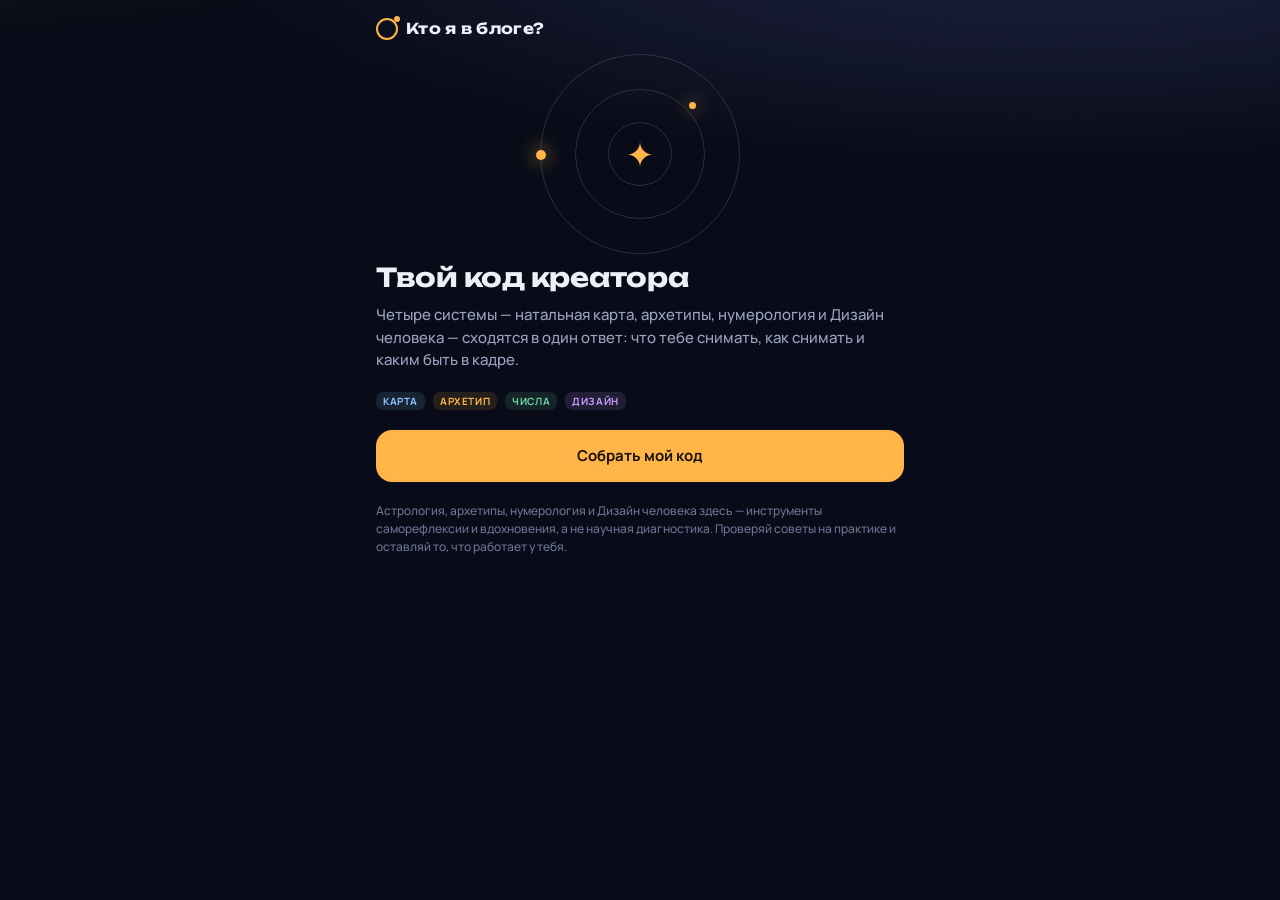
==== index.html @ fc77abca "Версия 1" ====
<!doctype html>
<html lang="ru">
<head>
  <meta charset="utf-8">
  <meta name="viewport" content="width=device-width, initial-scale=1, maximum-scale=1, viewport-fit=cover">
  <meta name="color-scheme" content="dark">
  <meta name="theme-color" content="#090C18">
  <title>Кто я в блоге? — код креатора</title>
  <link rel="preconnect" href="https://fonts.googleapis.com">
  <link rel="preconnect" href="https://fonts.gstatic.com" crossorigin>
  <link href="https://fonts.googleapis.com/css2?family=Unbounded:wght@500;700&family=Manrope:wght@400;500;600;700&display=swap" rel="stylesheet">
  <link rel="stylesheet" href="css/style.css">
  <script src="https://telegram.org/js/telegram-web-app.js"></script>
</head>
<body>
  <div class="glow" aria-hidden="true"></div>
  <main id="app" class="app"></main>
  <nav id="tabbar" class="tabbar" hidden></nav>
  <div id="toast" class="toast" role="status" aria-live="polite"></div>

  <script src="vendor/astronomy.browser.min.js"></script>
  <script src="js/config.js"></script>
  <script src="js/data.js"></script>
  <script src="js/natal-data.js"></script>
  <script src="js/astro.js"></script>
  <script src="js/hd.js"></script>
  <script src="js/archetypes.js"></script>
  <script src="js/passports.js"></script>
  <script src="js/numer-data.js"></script>
  <script src="js/systems.js"></script>
  <script src="js/hd-data.js"></script>
  <script src="js/synth.js"></script>
  <script src="js/niches-more.js"></script>
  <script src="js/niches.js"></script>
  <script src="js/hooks.js"></script>
  <script src="js/niches-map.js"></script>
  <script src="js/stop-spec.js"></script>
  <script src="js/stop.js"></script>
  <script src="js/extras.js"></script>
  <script src="js/studio.js"></script>
  <script src="js/hl-titles.js"></script>
  <script src="js/growth-data.js"></script>
  <script src="js/growth.js"></script>
  <script src="js/profile.js"></script>
  <script src="js/hooklab.js"></script>
  <script src="js/app.js"></script>
</body>
</html>
---- css/style.css ----
[hidden] { display: none !important; }
:root {
  --bg: #090C18;
  --bg2: #0E1324;
  --card: #131A30;
  --card2: #18203A;
  --line: rgba(255, 255, 255, .08);
  --line2: rgba(255, 255, 255, .14);
  --text: #EEF0F8;
  --muted: #9AA3C0;
  --dim: #6B7493;
  --accent: #FFB547;
  --accent-ink: #1A1206;
  --ok: #6FD3A4;
  --danger: #FF6B6B;
  --r: 20px;
  --r-sm: 14px;
  --pad: 16px;
  --display: 'Unbounded', 'Manrope', system-ui, sans-serif;
  --body: 'Manrope', -apple-system, 'Segoe UI', Roboto, system-ui, sans-serif;
  --safe-b: env(safe-area-inset-bottom, 0px);
}

* { box-sizing: border-box; -webkit-tap-highlight-color: transparent; }
html, body { margin: 0; background: var(--bg); color: var(--text); }
body {
  font: 500 15px/1.5 var(--body);
  min-height: 100vh;
  overflow-x: hidden;
  -webkit-font-smoothing: antialiased;
}
.glow {
  position: fixed; inset: -20% -30% auto; height: 70vh; pointer-events: none; z-index: 0;
  background:
    radial-gradient(60% 50% at 70% 20%, rgba(124, 140, 255, .18), transparent 70%),
    radial-gradient(40% 35% at 15% 10%, rgba(255, 181, 71, .10), transparent 70%);
}
.app { position: relative; z-index: 1; max-width: 560px; margin: 0 auto; padding: 18px var(--pad) calc(96px + var(--safe-b)); }
.app.no-tabs { padding-bottom: calc(32px + var(--safe-b)); }

h1, h2, h3 { font-family: var(--display); font-weight: 700; letter-spacing: -.01em; margin: 0; line-height: 1.15; }
h1 { font-size: 26px; }
h2 { font-size: 19px; }
h3 { font-size: 15px; font-weight: 500; }
p { margin: 0; }
.muted { color: var(--muted); }
.dim { color: var(--dim); font-size: 13px; }
.eyebrow { font: 600 11px/1 var(--body); letter-spacing: .14em; text-transform: uppercase; color: var(--accent); }
.stack { display: flex; flex-direction: column; gap: 12px; }
.stack-lg { display: flex; flex-direction: column; gap: 20px; }
.row { display: flex; gap: 10px; align-items: center; }
.row.wrap { flex-wrap: wrap; }
.between { justify-content: space-between; }
.screen { animation: in .28s ease both; }
@keyframes in { from { opacity: 0; transform: translateY(8px); } to { opacity: 1; transform: none; } }

.head { display: flex; flex-direction: column; gap: 8px; margin: 6px 0 20px; }
.head p { color: var(--muted); }

/* Buttons */
.btn {
  appearance: none; border: 0; cursor: pointer; font: 700 15px/1 var(--body);
  min-height: 52px; padding: 0 20px; border-radius: 16px; width: 100%;
  background: var(--accent); color: var(--accent-ink);
  display: inline-flex; align-items: center; justify-content: center; gap: 8px;
  transition: transform .12s ease, opacity .12s;
}
.btn:active { transform: scale(.98); }
.btn[disabled] { opacity: .45; pointer-events: none; }
.btn.ghost { background: transparent; color: var(--text); border: 1px solid var(--line2); }
.btn.soft { background: var(--card2); color: var(--text); }
.btn.danger { background: transparent; color: var(--danger); border: 1px solid rgba(255, 107, 107, .35); }
.btn.sm { min-height: 38px; padding: 0 14px; font-size: 13px; border-radius: 12px; width: auto; }
.linkbtn { background: none; border: 0; color: var(--muted); font: 600 13px var(--body); padding: 8px 0; cursor: pointer; text-decoration: underline; text-underline-offset: 3px; }

/* Cards */
.card {
  background: linear-gradient(180deg, var(--card2), var(--card));
  border: 1px solid var(--line); border-radius: var(--r); padding: 18px;
}
.card.flat { background: var(--card); }
.card.accent { border-color: rgba(255, 181, 71, .35); background: linear-gradient(160deg, rgba(255, 181, 71, .12), var(--card) 55%); }
.tap { cursor: pointer; transition: transform .12s ease, border-color .12s; }
.tap:active { transform: scale(.985); }

.choice { display: flex; gap: 14px; align-items: center; text-align: left; width: 100%; color: var(--text); font: inherit; }
.choice .ic { width: 44px; height: 44px; border-radius: 14px; background: rgba(255, 255, 255, .05); display: grid; place-items: center; font-size: 20px; flex: none; }
.choice b { display: block; font-size: 15px; }
.choice small { display: block; color: var(--muted); font-size: 13px; line-height: 1.35; margin-top: 2px; }
.choice.on { border-color: var(--accent); }

/* Insight card */
.insight { display: flex; flex-direction: column; gap: 14px; }
.insight .top { display: flex; justify-content: space-between; gap: 10px; align-items: flex-start; }
.insight .factor { font-size: 12px; color: var(--dim); }
.insight .lead { font-size: 17px; line-height: 1.45; font-weight: 600; }
.insight .ex { border-left: 2px solid var(--line2); padding-left: 12px; color: var(--muted); font-size: 14px; }
.insight .act { background: rgba(255, 181, 71, .08); border-radius: var(--r-sm); padding: 12px 14px; font-size: 14px; }
.insight .act b { color: var(--accent); font-size: 12px; letter-spacing: .08em; text-transform: uppercase; display: block; margin-bottom: 4px; }
.iconbtn { background: rgba(255, 255, 255, .05); border: 0; color: var(--muted); width: 36px; height: 36px; border-radius: 12px; display: grid; place-items: center; cursor: pointer; flex: none; font-size: 16px; }
.iconbtn.on { color: var(--accent); background: rgba(255, 181, 71, .12); }

/* Hero / chart */
.hero { position: relative; overflow: hidden; }
.hero .orbit { position: absolute; right: -60px; top: -60px; width: 220px; height: 220px; border-radius: 50%; border: 1px solid var(--line2); }
.hero .orbit::after { content: ''; position: absolute; inset: 36px; border-radius: 50%; border: 1px dashed var(--line); }
.big3 { display: grid; grid-template-columns: repeat(3, 1fr); gap: 8px; margin-top: 16px; }
.big3 > div { background: rgba(255, 255, 255, .04); border-radius: 14px; padding: 12px 10px; }
.big3 .g { font-size: 22px; line-height: 1; color: var(--accent); }
.big3 .l { font-size: 11px; color: var(--dim); margin-top: 8px; text-transform: uppercase; letter-spacing: .08em; }
.big3 .v { font-weight: 700; font-size: 14px; margin-top: 2px; }

.bars { display: flex; flex-direction: column; gap: 8px; }
.bar { display: grid; grid-template-columns: 74px 1fr 30px; gap: 10px; align-items: center; font-size: 13px; }
.bar .track { height: 8px; border-radius: 8px; background: rgba(255, 255, 255, .06); overflow: hidden; }
.bar .fill { height: 100%; border-radius: 8px; }
.bar .n { text-align: right; color: var(--dim); }

/* Sign grid */
.signs { display: grid; grid-template-columns: repeat(3, 1fr); gap: 8px; }
.sign { background: var(--card); border: 1px solid var(--line); border-radius: 16px; padding: 14px 6px; text-align: center; cursor: pointer; color: var(--text); font: inherit; }
.sign .g { font-size: 26px; line-height: 1; color: var(--accent); }
.sign .n { font-weight: 700; font-size: 13px; margin-top: 8px; }
.sign .d { font-size: 11px; color: var(--dim); }

/* Forms */
label.f { display: flex; flex-direction: column; gap: 6px; font-size: 13px; color: var(--muted); font-weight: 600; }
input[type=text], input[type=date], input[type=time], input[type=number], select, textarea {
  width: 100%; min-height: 50px; border-radius: 14px; border: 1px solid var(--line2); background: var(--bg2);
  color: var(--text); font: 600 16px var(--body); padding: 12px 14px; outline: none; color-scheme: dark;
}
input:focus, select:focus, textarea:focus { border-color: var(--accent); }
input:disabled { opacity: .4; }
.check { display: flex; gap: 12px; align-items: flex-start; font-size: 14px; color: var(--muted); cursor: pointer; }
.check input { width: 22px; height: 22px; accent-color: var(--accent); flex: none; margin: 0; }
.err { color: var(--danger); font-size: 13px; min-height: 1em; }
.grid2 { display: grid; grid-template-columns: 1fr 1fr; gap: 10px; }

.suggest { background: var(--card2); border: 1px solid var(--line2); border-radius: 14px; overflow: hidden; max-height: 240px; overflow-y: auto; }
.suggest button { display: block; width: 100%; text-align: left; padding: 12px 14px; background: none; border: 0; border-bottom: 1px solid var(--line); color: var(--text); font: 600 15px var(--body); cursor: pointer; }
.suggest button:last-child { border-bottom: 0; }

.chips { display: flex; flex-wrap: wrap; gap: 8px; }
.chip { border: 1px solid var(--line2); background: transparent; color: var(--text); padding: 9px 14px; border-radius: 999px; font: 600 13px var(--body); cursor: pointer; }
.chip.on { background: var(--accent); color: var(--accent-ink); border-color: var(--accent); }

/* Lists */
.list { display: flex; flex-direction: column; }
.li { display: flex; gap: 12px; align-items: center; padding: 12px 0; border-bottom: 1px solid var(--line); }
.li:last-child { border-bottom: 0; }
.li .g { width: 28px; text-align: center; font-size: 18px; color: var(--accent); flex: none; }
.li .t { flex: 1; }
.li .v { font-weight: 700; text-align: right; }
.li .v small { display: block; font-weight: 500; color: var(--dim); font-size: 12px; }

.steps { counter-reset: s; display: flex; flex-direction: column; gap: 6px; margin: 0; padding: 0; list-style: none; }
.steps li { counter-increment: s; display: flex; gap: 10px; font-size: 14px; }
.steps li::before { content: counter(s); font: 700 11px/20px var(--body); width: 20px; height: 20px; text-align: center; border-radius: 50%; background: rgba(255, 255, 255, .07); color: var(--muted); flex: none; margin-top: 1px; }

/* Plan */
.todo { display: flex; gap: 14px; align-items: flex-start; padding: 14px 0; border-bottom: 1px solid var(--line); cursor: pointer; }
.todo:last-child { border-bottom: 0; }
.todo .box { width: 26px; height: 26px; border-radius: 9px; border: 2px solid var(--line2); flex: none; display: grid; place-items: center; font-size: 14px; color: var(--accent-ink); transition: .15s; }
.todo.done .box { background: var(--ok); border-color: var(--ok); }
.todo.done .tx { color: var(--dim); text-decoration: line-through; }
.todo .day { font-size: 11px; color: var(--dim); text-transform: uppercase; letter-spacing: .08em; }
.progress { height: 6px; border-radius: 6px; background: rgba(255, 255, 255, .06); overflow: hidden; }
.progress > i { display: block; height: 100%; background: var(--ok); border-radius: 6px; transition: width .3s; }

/* Storyboard */
.shot { display: grid; grid-template-columns: 54px 1fr; gap: 14px; }
.shot .num { background: rgba(255, 255, 255, .04); border-radius: 14px; display: flex; flex-direction: column; align-items: center; justify-content: center; padding: 10px 0; }
.shot .num b { font-family: var(--display); font-size: 20px; }
.shot .num small { font-size: 11px; color: var(--dim); }
.kv { display: grid; grid-template-columns: 92px 1fr; gap: 4px 10px; font-size: 13px; }
.kv dt { color: var(--dim); }
.kv dd { margin: 0; }
.say { font-weight: 700; font-size: 15px; margin-bottom: 8px; }

/* Tariffs */
.tariff ul { margin: 10px 0 0; padding-left: 18px; color: var(--muted); font-size: 14px; }
.price { font-family: var(--display); font-size: 22px; }
.badge { display: inline-block; font: 700 11px/1 var(--body); padding: 5px 8px; border-radius: 8px; background: rgba(111, 211, 164, .15); color: var(--ok); }
.badge.warn { background: rgba(255, 181, 71, .14); color: var(--accent); }

/* Home tiles */
.tiles { display: grid; grid-template-columns: 1fr 1fr; gap: 10px; }
.tile { background: var(--card); border: 1px solid var(--line); border-radius: 18px; padding: 16px; min-height: 108px; display: flex; flex-direction: column; justify-content: space-between; cursor: pointer; color: var(--text); text-align: left; font: inherit; }
.tile .ic { font-size: 22px; }
.tile b { font-size: 14px; }
.tile small { color: var(--dim); font-size: 12px; display: block; }

/* Tabbar */
.tabbar {
  position: fixed; left: 0; right: 0; bottom: 0; z-index: 5;
  display: grid; grid-template-columns: repeat(5, 1fr);
  padding: 8px 8px calc(8px + var(--safe-b));
  background: rgba(9, 12, 24, .88); backdrop-filter: blur(14px); -webkit-backdrop-filter: blur(14px);
  border-top: 1px solid var(--line);
}
.tabbar button { background: none; border: 0; color: var(--dim); font: 600 11px var(--body); display: flex; flex-direction: column; align-items: center; gap: 4px; padding: 6px 0; cursor: pointer; }
.tabbar button .i { font-size: 18px; line-height: 1; }
.tabbar button.on { color: var(--accent); }

.toast { position: fixed; left: 50%; bottom: calc(92px + var(--safe-b)); transform: translate(-50%, 20px); background: var(--text); color: var(--bg); padding: 10px 16px; border-radius: 12px; font-weight: 700; font-size: 14px; opacity: 0; pointer-events: none; transition: .2s; z-index: 10; max-width: calc(100% - 32px); text-align: center; }
.toast.show { opacity: 1; transform: translate(-50%, 0); }

.disclaimer { font-size: 12px; color: var(--dim); line-height: 1.5; }
.sep { height: 1px; background: var(--line); margin: 4px 0; }
.empty { text-align: center; padding: 36px 16px; color: var(--muted); }
.empty .ic { font-size: 34px; margin-bottom: 10px; }
.logo { font-family: var(--display); font-weight: 700; font-size: 15px; letter-spacing: .02em; display: flex; align-items: center; gap: 8px; }
.logo i { width: 22px; height: 22px; border-radius: 50%; border: 2px solid var(--accent); position: relative; }
.logo i::after { content: ''; position: absolute; width: 6px; height: 6px; background: var(--accent); border-radius: 50%; right: -4px; top: -4px; }
.welcome-art { height: 210px; position: relative; margin: 8px 0 4px; }
.welcome-art .o { position: absolute; border-radius: 50%; border: 1px solid var(--line2); left: 50%; top: 50%; transform: translate(-50%, -50%); }
.welcome-art .p { position: absolute; width: 10px; height: 10px; border-radius: 50%; background: var(--accent); box-shadow: 0 0 18px var(--accent); }
.welcome-art .c { position: absolute; left: 50%; top: 50%; transform: translate(-50%, -50%); font-size: 34px; color: var(--accent); }
@media (prefers-reduced-motion: no-preference) {
  .spin { animation: spin 40s linear infinite; }
  .spin.r { animation-duration: 60s; animation-direction: reverse; }
  @keyframes spin { to { transform: translate(-50%, -50%) rotate(360deg); } }
}

/* ===== 2.0 ===== */
:root { --c-chart: #8FC8FF; --c-arch: #FFB547; --c-num: #6FD3A4; --c-hd: #C79BFF; }
.src { display: inline-block; font: 700 10px/1 var(--body); letter-spacing: .06em; text-transform: uppercase; padding: 4px 7px; border-radius: 7px; vertical-align: 1px; white-space: nowrap; }
.src-chart { color: var(--c-chart); background: rgba(143, 200, 255, .12); }
.src-arch { color: var(--c-arch); background: rgba(255, 181, 71, .12); }
.src-num { color: var(--c-num); background: rgba(111, 211, 164, .12); }
.src-hd { color: var(--c-hd); background: rgba(199, 155, 255, .13); }
.sys-row { display: flex; gap: 8px; flex-wrap: wrap; }
.formula { display: flex; flex-wrap: wrap; align-items: center; gap: 6px; margin-top: 4px; }
.fchip { display: inline-flex; align-items: center; gap: 6px; padding: 8px 12px; border-radius: 12px; font: 700 14px var(--body); }
.fchip b { font-family: var(--display); font-size: 15px; }
.plus { color: var(--dim); font-weight: 700; }
.coverage .seg4 { display: grid; grid-template-columns: repeat(4, 1fr); gap: 6px; margin: 12px 0 4px; }
.coverage .seg4 i { height: 6px; border-radius: 6px; background: rgba(255, 255, 255, .08); }
.coverage .seg4 i.on.src-chart { background: var(--c-chart); } .coverage .seg4 i.on.src-arch { background: var(--c-arch); }
.coverage .seg4 i.on.src-num { background: var(--c-num); } .coverage .seg4 i.on.src-hd { background: var(--c-hd); }
.pill-row { display: grid; grid-template-columns: 92px 1fr; gap: 10px; align-items: baseline; padding: 8px 0; border-top: 1px solid var(--line); }
.pill-row span { font: 700 11px var(--body); letter-spacing: .08em; text-transform: uppercase; color: var(--muted); }
.pill-row p { font-weight: 600; font-size: 15px; }
.line { font-size: 14.5px; line-height: 1.55; }
.bi { width: 30px; height: 30px; border-radius: 10px; background: rgba(255, 255, 255, .06); display: grid; place-items: center; color: var(--accent); }
.sys-tile { display: flex; align-items: center; gap: 14px; text-align: left; color: var(--text); font: inherit; width: 100%; }
.sys-tile .t { flex: 1; min-width: 0; } .sys-tile b { display: block; font-size: 16px; } .sys-tile small { color: var(--muted); font-size: 13px; }
.sys-g { width: 48px; height: 48px; border-radius: 15px; display: grid; place-items: center; font: 700 20px var(--display); flex: none; }
.q { font-size: 22px; line-height: 1.3; margin: 12px 0 26px; min-height: 3.9em; text-wrap: balance; }
.scale { display: flex; flex-direction: column; gap: 8px; }
.sc { display: flex; align-items: center; gap: 14px; min-height: 54px; padding: 0 16px; border-radius: 16px; border: 1px solid var(--line2); background: var(--card); color: var(--text); font: 600 15px var(--body); cursor: pointer; text-align: left; transition: .12s; }
.sc .dot { width: 28px; height: 28px; border-radius: 50%; border: 1.5px solid var(--line2); display: grid; place-items: center; font-size: 12px; color: var(--muted); flex: none; }
.sc.on { border-color: var(--accent); background: rgba(255, 181, 71, .1); } .sc.on .dot { background: var(--accent); color: var(--accent-ink); border-color: var(--accent); }
.radar, .bodygraph { width: 100%; max-width: 340px; display: block; margin: 0 auto; }
.bodygraph { max-width: 280px; }
.palette { display: flex; align-items: center; gap: 6px; } .palette i { width: 26px; height: 26px; border-radius: 8px; border: 1px solid var(--line2); }
.palette span { margin-left: 6px; }
.hook { font-weight: 700; padding: 10px 12px; background: rgba(255, 255, 255, .04); border-radius: 12px; }
.numgrid { display: grid; grid-template-columns: 1fr 1fr; gap: 10px; }
.numcard { background: linear-gradient(160deg, rgba(111, 211, 164, .12), var(--card) 60%); border: 1px solid var(--line); border-radius: 18px; padding: 16px; display: flex; flex-direction: column; gap: 2px; }
.numcard b { font: 700 34px/1 var(--display); color: var(--c-num); }
.numcard span { font-weight: 700; margin-top: 6px; } .numcard small { color: var(--muted); font-size: 12px; }
.numcard.off { background: var(--card); } .numcard.off b { color: var(--dim); }
.mini { display: flex; flex-direction: column; gap: 4px; padding: 14px; } .mini b { font-size: 15px; }
.chat { display: flex; flex-direction: column; gap: 10px; margin-bottom: 14px; }
.msg { max-width: 88%; padding: 12px 14px; border-radius: 18px; font-size: 14.5px; line-height: 1.5; position: relative; }
.msg.bot { background: var(--card2); border: 1px solid var(--line); border-bottom-left-radius: 6px; align-self: flex-start; }
.msg.me { background: var(--accent); color: var(--accent-ink); font-weight: 600; border-bottom-right-radius: 6px; align-self: flex-end; }
.msg .src { margin: 0 1px; }
.msrc { display: block; margin-top: 8px; font-size: 11px; color: var(--dim); }
.actline { color: var(--accent); }
.dots { display: inline-flex; gap: 4px; } .dots i { width: 6px; height: 6px; border-radius: 50%; background: var(--muted); animation: blink 1s infinite; }
.dots i:nth-child(2) { animation-delay: .15s; } .dots i:nth-child(3) { animation-delay: .3s; }
@keyframes blink { 50% { opacity: .2; } }
.ask-chips { margin-bottom: 12px; } .ask-chips .chip { font-size: 12.5px; padding: 8px 12px; }
.askbar { position: sticky; bottom: calc(76px + var(--safe-b)); display: flex; gap: 8px; padding: 8px; background: rgba(9, 12, 24, .92); backdrop-filter: blur(10px); border: 1px solid var(--line2); border-radius: 18px; z-index: 3; }
.askbar input { min-height: 44px; border: 0; background: transparent; }
.askbar .btn { min-height: 44px; width: 48px; padding: 0; font-size: 18px; }
.idea-t { font: 700 16px/1.35 var(--body); }
/* тест архетипов 3.0 */
.fc { text-align: left; color: var(--text); font: 700 16px/1.4 var(--body); padding: 20px 18px; width: 100%; }
.fc.on { border-color: var(--accent); background: rgba(255, 181, 71, .12); }
.arch-hero { display: flex; flex-direction: column; gap: 12px; }
.ah { display: flex; align-items: center; gap: 14px; }
.ah h1 { font-size: 30px; margin-bottom: 6px; }
.aglyph { width: 64px; height: 64px; border-radius: 20px; display: grid; place-items: center; font-size: 34px; color: var(--accent); background: rgba(255, 181, 71, .12); flex: none; }
.frole { display: grid; grid-template-columns: 122px 1fr; gap: 10px; align-items: start; padding: 10px 0; border-top: 1px solid var(--line); }
.frole .badge { justify-self: start; } .frole p { font-size: 13.5px; margin-top: 3px; }
.badge.off { background: rgba(255, 255, 255, .07); color: var(--muted); }
.arows { display: flex; flex-direction: column; margin-top: 8px; }
.arow { border-bottom: 1px solid var(--line); } .arow:last-child { border-bottom: 0; }
.arow summary { display: grid; grid-template-columns: 24px 112px 1fr 26px; gap: 10px; align-items: center; padding: 10px 0; cursor: pointer; list-style: none; font-size: 14px; }
.arow summary::-webkit-details-marker { display: none; }
.arow .ag { color: var(--accent); text-align: center; } .arow .an { font-weight: 600; }
.arow .ab { height: 8px; border-radius: 8px; background: rgba(255, 255, 255, .06); overflow: hidden; }
.arow .ab i { display: block; height: 100%; border-radius: 8px; background: rgba(255, 255, 255, .25); }
.arow .ab i.lead { background: var(--accent); } .arow .ab i.sup { background: rgba(255, 181, 71, .55); } .arow .ab i.low { background: rgba(255, 255, 255, .12); }
.arow .av { text-align: right; color: var(--muted); font-variant-numeric: tabular-nums; }
.arow p { padding: 0 0 12px 34px; font-size: 13.5px; }
@media (max-width: 380px) { .frole { grid-template-columns: 1fr; } .arow summary { grid-template-columns: 22px 96px 1fr 24px; } }
/* зоны баллов как в оригинальном бланке */
.arow .ab i.z-active { background: #F08A6E; } .arow .ab i.z-dev { background: #4FC46A; } .arow .ab i.z-weak { background: #5A8FC4; } .arow .ab i.z-dorm { background: #E04BD0; }
.zones { display: flex; flex-wrap: wrap; gap: 6px 12px; margin-top: 10px; font: 600 11.5px var(--body); }
.zones .z-active { color: #F08A6E; } .zones .z-dev { color: #4FC46A; } .zones .z-weak { color: #5A8FC4; } .zones .z-dorm { color: #E04BD0; }
.core { font-size: 13.5px; line-height: 1.6; } .core b { color: var(--text); white-space: nowrap; }
/* контент-паспорт */
.plist { margin: 0; padding: 0; list-style: none; display: grid; gap: 9px; }
.plist li { position: relative; padding-left: 18px; font-size: 14.5px; line-height: 1.5; }
.plist li::before { content: ''; position: absolute; left: 0; top: 8px; width: 7px; height: 7px; border-radius: 50%; background: var(--accent); }
.eyebrow.ok { color: var(--ok); } .eyebrow.warn { color: #F2A93B; }
.psy p { font-size: 15.5px; line-height: 1.65; }
.swatches { display: grid; grid-template-columns: repeat(4, 1fr); gap: 8px; }
.sw { height: 64px; border-radius: 14px; border: 1px solid var(--line2); display: flex; align-items: flex-end; padding: 6px; cursor: pointer; }
.sw code { font: 700 10px var(--body); background: rgba(255, 255, 255, .92); color: #111; padding: 2px 6px; border-radius: 6px; }
@media (max-width: 520px) { .g1m { grid-template-columns: 1fr; } }
/* оценка точности */
.rate { display: grid; grid-template-columns: repeat(5, 1fr); gap: 6px; }
.rt { display: flex; flex-direction: column; align-items: center; gap: 4px; padding: 10px 2px; border-radius: 14px; border: 1px solid var(--line2); background: var(--card); color: var(--text); cursor: pointer; font: 600 10.5px/1.2 var(--body); text-align: center; }
.rt b { font: 700 18px var(--display); } .rt.on { border-color: var(--accent); background: rgba(255, 181, 71, .12); }
/* мастерская */
.hookrow { display: grid; grid-template-columns: 1fr auto; gap: 8px; align-items: center; }
.mrow { display: grid; grid-template-columns: 38px 1fr; gap: 10px; padding: 8px 0; border-top: 1px solid var(--line); }
.mrow:first-of-type { border-top: 0; }
.mday { font: 700 12px var(--body); color: var(--accent); padding-top: 2px; }
.mrow b { font-size: 14.5px; font-weight: 600; } .mrow p { margin-top: 2px; }
.bio { white-space: pre-wrap; font: 600 14.5px/1.6 var(--body); margin: 0; background: rgba(255, 255, 255, .04); padding: 12px 14px; border-radius: 12px; }

/* ===== 2.6: хуки, план, шапка, мини-тесты, дашборд, эмблемы ===== */
.src-extra { color: #F48FB1; background: rgba(244, 143, 177, .13); }
.center { text-align: center; }
.nichenote b { color: var(--text); }
.hk { display: flex; flex-direction: column; gap: 8px; padding: 10px 0; border-top: 1px solid var(--line); }
.hk:first-child { border-top: 0; padding-top: 0; }
.hk .hook { margin: 0; }
.hkmeta { display: flex; align-items: center; gap: 8px; flex-wrap: wrap; }
.visp { display: inline-flex; gap: 4px; }
.visp i { font: 700 11px/1 var(--body); font-style: normal; width: 20px; height: 20px; border-radius: 6px; display: grid; place-items: center; }
.v-b { background: rgba(111, 211, 164, .16); color: #6FD3A4; } .v-i { background: rgba(199, 155, 255, .16); color: #C79BFF; }
.v-s { background: rgba(255, 122, 69, .16); color: #FF7A45; } .v-p { background: rgba(143, 200, 255, .16); color: #8FC8FF; }
.hkscore { width: 60px; height: 6px; border-radius: 6px; background: rgba(255, 255, 255, .08); overflow: hidden; }
.hkscore b { display: block; height: 100%; background: var(--accent); border-radius: 6px; }
.hkbtns { margin-left: auto; display: inline-flex; gap: 6px; }
.exhook { background: rgba(255, 255, 255, .04); border-radius: 14px; padding: 12px 14px; }
.gtag { font-weight: 700; } .g-t { color: #6FD3A4; } .g-r { color: #8FC8FF; } .g-s { color: var(--accent); }
.rchip { display: inline-block; padding: 8px 12px; border-radius: 999px; font: 600 13px var(--body); border: 1px solid var(--line2); }
.swatches.s6 { grid-template-columns: repeat(6, 1fr); } .swatches.s6 .sw { height: 54px; }
@media (max-width: 400px) { .swatches.s6 { grid-template-columns: repeat(3, 1fr); } }

/* эмблемы стихий */
.code-head { position: relative; padding-right: 64px; }
.sign-badge { position: absolute; right: 0; top: -6px; width: 56px; height: 56px; display: grid; place-items: center; }
.sign-badge .sb-glyph { position: absolute; right: -2px; bottom: -2px; width: 22px; height: 22px; border-radius: 50%; background: var(--card2); border: 1px solid var(--line2); display: grid; place-items: center; font-size: 12px; color: var(--accent); }
@media (prefers-reduced-motion: no-preference) {
  .em-flame { transform-origin: 32px 56px; animation: flick 1.6s ease-in-out infinite; }
  .em-flame2 { transform-origin: 32px 50px; animation: flick 1.1s ease-in-out infinite reverse; }
  @keyframes flick { 0%, 100% { transform: scale(1, 1) skewX(0); } 30% { transform: scale(.96, 1.06) skewX(-3deg); } 60% { transform: scale(1.03, .95) skewX(2deg); } }
  .em-leaf { transform-origin: 50px 52px; animation: sway 3s ease-in-out infinite; }
  @keyframes sway { 0%, 100% { transform: rotate(-6deg); } 50% { transform: rotate(8deg); } }
  .em-wind { stroke-dasharray: 60; animation: wind 2.4s linear infinite; } .em-wind.w2 { animation-delay: .4s; } .em-wind.w3 { animation-delay: .8s; }
  @keyframes wind { 0% { stroke-dashoffset: 60; opacity: .2; } 40% { opacity: 1; } 100% { stroke-dashoffset: -60; opacity: .2; } }
  .em-wave { animation: wave 2.6s ease-in-out infinite; } .em-wave.v2 { animation-delay: .3s; } .em-wave.v3 { animation-delay: .6s; }
  @keyframes wave { 0%, 100% { transform: translateX(0); } 50% { transform: translateX(-4px); } }
}

/* дашборд профиля */
.dash { display: flex; flex-direction: column; gap: 14px; }
.dash > * { animation: rise .55s cubic-bezier(.2, .8, .2, 1) both; }
.dash > *:nth-child(2) { animation-delay: .08s; } .dash > *:nth-child(3) { animation-delay: .16s; } .dash > *:nth-child(4) { animation-delay: .24s; } .dash > *:nth-child(5) { animation-delay: .32s; } .dash > *:nth-child(6) { animation-delay: .4s; }
@keyframes rise { from { opacity: 0; transform: translateY(14px) scale(.98); } to { opacity: 1; transform: none; } }
.dash-hero { display: flex; gap: 16px; align-items: center; overflow: hidden; background: radial-gradient(120% 100% at 0% 0%, rgba(255, 181, 71, .16), transparent 60%), linear-gradient(180deg, var(--card2), var(--card)); }
.dash-hero h1 { font-size: 24px; margin: 4px 0; }
.dh-emblem { position: relative; width: 96px; height: 96px; flex: none; display: grid; place-items: center; }
.dh-orbit { position: absolute; inset: -4px; border-radius: 50%; border: 1px dashed var(--line2); }
.dh-orbit i { position: absolute; top: -10px; left: 50%; margin-left: -10px; width: 20px; height: 20px; border-radius: 50%; background: var(--accent); color: var(--accent-ink); font: 700 11px/20px var(--body); text-align: center; font-style: normal; }
@media (prefers-reduced-motion: no-preference) { .dh-orbit { animation: orbit 14s linear infinite; } .dh-orbit i { animation: orbit 14s linear infinite reverse; } @keyframes orbit { to { transform: rotate(360deg); } } }
.stats { display: grid; grid-template-columns: repeat(3, 1fr); gap: 8px; }
.stat { background: var(--card); border: 1px solid var(--line); border-radius: 16px; padding: 12px 10px; display: flex; flex-direction: column; gap: 2px; }
.stat b { font: 700 24px/1 var(--display); color: var(--accent); font-variant-numeric: tabular-nums; }
.stat span { font-size: 12px; color: var(--muted); font-weight: 600; } .stat small { font-size: 11px; color: var(--dim); }
.dash-row { display: grid; grid-template-columns: 120px 1fr; gap: 16px; align-items: center; }
.donut { width: 120px; height: 120px; transform: rotate(-90deg); }
.dseg { animation: dash .9s ease-out both; }
@keyframes dash { from { stroke-dasharray: 0 300; } }
.lg { display: grid; grid-template-columns: 12px 1fr auto; gap: 8px; align-items: center; font-size: 13.5px; padding: 3px 0; }
.lg i { width: 10px; height: 10px; border-radius: 3px; } .lg b { font-variant-numeric: tabular-nums; }
.abar { display: grid; grid-template-columns: 130px 1fr 26px; gap: 10px; align-items: center; font-size: 13.5px; }
.abar .track { height: 8px; border-radius: 8px; background: rgba(255, 255, 255, .06); overflow: hidden; }
.abar .fill { display: block; height: 100%; border-radius: 8px; background: var(--accent); width: var(--w); }
.abar .fill.grow { animation: grow .9s cubic-bezier(.2, .8, .2, 1) both; } @keyframes grow { from { width: 0; } }
.abar b { text-align: right; font-variant-numeric: tabular-nums; }
.numrow { display: flex; flex-wrap: wrap; gap: 10px; }
.numrow > div { flex: 1 1 70px; background: rgba(255, 255, 255, .04); border-radius: 14px; padding: 10px; text-align: center; }
.numrow b { display: block; font: 700 22px var(--display); color: var(--c-num); } .numrow small { font-size: 11px; color: var(--muted); }

/* матрица */
.mx { position: relative; width: 100%; max-width: 300px; aspect-ratio: 1; margin: 0 auto; }
.mxlines { position: absolute; inset: 0; width: 100%; height: 100%; }
.mxp { position: absolute; width: 64px; height: 64px; margin: -32px 0 0 -32px; border-radius: 50%; background: var(--card2); border: 1px solid var(--line2); display: flex; flex-direction: column; align-items: center; justify-content: center; z-index: 1; text-align: center; }
.mxp b { font: 700 20px var(--display); color: var(--accent); } .mxp small { font-size: 8.5px; color: var(--muted); line-height: 1.1; padding: 0 4px; }
.mxp.p0 { left: 9%; top: 50%; } .mxp.p1 { left: 50%; top: 9%; } .mxp.p2 { left: 91%; top: 50%; } .mxp.p3 { left: 50%; top: 91%; } .mxp.p4 { left: 50%; top: 50%; width: 80px; height: 80px; margin: -40px 0 0 -40px; border-color: var(--accent); }

/* ===== v3: рост — страхи, тренажёр, речь, разбор, карточка, актуальные ===== */
h2.sec { margin: 22px 0 10px; font-size: 15px; color: var(--muted); font-family: var(--body); font-weight: 700; letter-spacing: .02em; }
h2.sec:first-of-type { margin-top: 6px; }
.chip.sm { padding: 7px 11px; font-size: 12px; }
textarea { width: 100%; background: var(--bg2); border: 1px solid var(--line2); color: var(--text); border-radius: 14px; padding: 12px 14px; font: 500 15px/1.45 var(--body); resize: vertical; }
textarea:focus { outline: none; border-color: var(--accent); }
.fear-tile { display: grid; grid-template-columns: 40px 1fr auto; gap: 12px; align-items: center; text-align: left; width: 100%; color: var(--text); font: inherit; }
.fear-tile .fi { font-size: 26px; text-align: center; }
.fear-tile b { display: block; font-size: 15px; }
.fear-tile small { color: var(--dim); font-size: 12.5px; display: block; margin-top: 2px; }
.fear-tile .fv { width: 54px; height: 6px; border-radius: 9px; background: rgba(255,255,255,.08); overflow: hidden; }
.fear-tile .fv i { display: block; height: 100%; background: linear-gradient(90deg, var(--accent), #F08A6E); border-radius: 9px; }
.fear-voice { background: linear-gradient(135deg, rgba(240,138,110,.16), rgba(255,181,71,.08)); }
.fear-voice p { font: 600 17px/1.45 var(--body); margin: 0; font-style: italic; }
.fearline { width: 100%; height: auto; }
.fearline .draw { stroke-dasharray: 900; stroke-dashoffset: 900; animation: drawline 1.4s ease-out forwards; }
@keyframes drawline { to { stroke-dashoffset: 0; } }
.scale10 { display: grid; grid-template-columns: repeat(10, 1fr); gap: 5px; }
.scale10 button { border: 1px solid var(--line2); background: transparent; color: var(--text); border-radius: 10px; padding: 10px 0; font: 700 14px var(--body); cursor: pointer; }
.scale10 button.on { background: var(--accent); color: var(--accent-ink); border-color: var(--accent); }
.filebtn { position: relative; display: inline-flex; align-items: center; justify-content: center; cursor: pointer; }
.clip { width: 100%; border-radius: 14px; margin-top: 8px; background: #000; max-height: 420px; }
.ba { background: rgba(255,255,255,.04); border-radius: 14px; padding: 8px; min-height: 80px; }
.ba small { color: var(--dim); }
.ba .clip { margin-top: 4px; }
.ex { padding: 10px 0; border-top: 1px solid var(--line); display: grid; grid-template-columns: 1fr auto; gap: 2px 10px; }
.ex:first-of-type { border-top: 0; }
.ex p { grid-column: 1 / -1; margin: 2px 0 0; color: var(--muted); font-size: 14px; }
.twister { font: 700 19px/1.4 var(--display); margin: 4px 0; }
.warm { display: flex; flex-direction: column; align-items: center; text-align: center; gap: 10px; padding: 26px 18px; }
.wring, .sring { --p: 0; --c: var(--accent); width: 124px; height: 124px; border-radius: 50%; display: grid; place-content: center; text-align: center;
  background: radial-gradient(closest-side, var(--card) 79%, transparent 80% 100%), conic-gradient(var(--c) calc(var(--p) * 360deg), rgba(255,255,255,.08) 0); transition: background .4s; }
.wring b, .sring b { font: 700 34px/1 var(--display); }
.wring small, .sring small { color: var(--dim); font-size: 12px; }
.dscore { display: grid; grid-template-columns: 124px 1fr; gap: 16px; align-items: center; }
.vstats { display: flex; flex-wrap: wrap; gap: 6px; }
.vstats span { background: rgba(255,255,255,.06); border-radius: 999px; padding: 5px 10px; font-size: 12.5px; }
.dq { padding: 8px 0 10px; border-top: 1px solid var(--line); }
.dq:first-of-type { border-top: 0; }
.dq b { display: block; margin-bottom: 8px; font-size: 14.5px; }
.issue { border-left: 3px solid var(--line2); padding: 4px 0 4px 12px; }
.issue.w3 { border-color: #F08A6E; } .issue.w2 { border-color: var(--accent); } .issue.w1 { border-color: var(--dim); }
.issue p { margin: 4px 0 0; color: var(--muted); font-size: 14px; }
.aitext { font-size: 14.5px; line-height: 1.55; }
.hktag { display: inline-block; margin: 2px 0 6px; font-size: 11.5px; font-weight: 700; color: #C9B8FF; background: rgba(150,120,255,.14); border-radius: 999px; padding: 3px 9px; }
.hktag.t-hard { color: #FFB3A0; background: rgba(240,138,110,.16); }
.hktag.t-absurd { color: #9FE6C4; background: rgba(111,211,164,.14); }
.hktag.t-x18 { color: #FF9AA8; background: rgba(255,107,107,.16); }
.fit { color: var(--accent); }
/* актуальные */
.hlset { display: flex; gap: 12px; overflow-x: auto; padding: 4px 2px 8px; scrollbar-width: none; }
.hlset::-webkit-scrollbar { display: none; }
.hlc { flex: 0 0 auto; width: 74px; background: none; border: 0; color: var(--text); display: flex; flex-direction: column; align-items: center; gap: 6px; cursor: pointer; font: inherit; }
.hlc small { font-size: 11px; line-height: 1.25; text-align: center; color: var(--muted); }
.hlc.on small { color: var(--text); font-weight: 700; }
.hlring { width: 62px; height: 62px; border-radius: 50%; padding: 3px; background: var(--line2); display: grid; place-items: center; }
.hlring i { font-style: normal; width: 100%; height: 100%; border-radius: 50%; background: var(--bg2); display: grid; place-items: center; font-size: 22px; color: var(--accent); }
.hlc.on .hlring, .hlring.big { background: conic-gradient(from 200deg, #FFB547, #F08A6E, #C9B8FF, #FFB547); }
.hlring.big { width: 72px; height: 72px; flex: 0 0 auto; }
.story { display: grid; grid-template-columns: 64px 1fr; gap: 12px; }
.story .snum { background: rgba(255,255,255,.04); border-radius: 14px; display: flex; flex-direction: column; align-items: center; justify-content: center; padding: 8px 4px; text-align: center; }
.story .snum b { font: 700 20px var(--display); }
.story .snum small { font-size: 10.5px; color: var(--dim); line-height: 1.2; }
.story .say { font-weight: 700; margin: 0 0 8px; }
/* карточка «Мой код» */
.mycard-cta { display: grid; grid-template-columns: 44px 1fr auto; gap: 12px; align-items: center; text-align: left; width: 100%; color: var(--text); font: inherit; background: linear-gradient(120deg, rgba(255,181,71,.16), rgba(201,184,255,.12)); }
.mycard-cta .mcc-g { width: 44px; height: 44px; border-radius: 50%; display: grid; place-items: center; font-size: 22px; background: rgba(255,255,255,.08); animation: spin 8s linear infinite; }
.mycard-cta small { display: block; color: var(--dim); font-size: 12.5px; }
.mycard { position: relative; overflow: hidden; border-radius: 26px; aspect-ratio: 9 / 16; max-height: 640px; margin: 0 auto; width: 100%; max-width: 360px; padding: 26px 20px; display: flex; flex-direction: column; align-items: center; text-align: center; isolation: isolate; background: #090C18; box-shadow: 0 30px 80px -30px var(--c1); }
.mc-bg { position: absolute; inset: -20%; z-index: -2; background: radial-gradient(circle at 50% 38%, var(--c1) 0%, transparent 45%), radial-gradient(circle at 20% 90%, var(--c2) 0%, transparent 35%), linear-gradient(160deg, var(--c3), #090C18 60%, var(--c3)); opacity: .9; animation: mcbg 9s ease-in-out infinite alternate; }
@keyframes mcbg { 0% { transform: translate(0,0) scale(1); } 100% { transform: translate(-4%, 3%) scale(1.08); } }
.mc-ring { position: absolute; z-index: -1; top: 16%; left: 50%; width: 220px; height: 220px; margin-left: -110px; border-radius: 50%; border: 1.5px solid color-mix(in srgb, var(--c2) 60%, transparent); animation: spin 24s linear infinite; }
.mc-ring::after { content: ''; position: absolute; top: -5px; left: 50%; width: 10px; height: 10px; margin-left: -5px; border-radius: 50%; background: var(--c2); box-shadow: 0 0 16px var(--c2); }
.mc-ring.r2 { top: calc(16% - 40px); width: 300px; height: 300px; margin-left: -150px; border-style: dashed; opacity: .5; animation-duration: 40s; animation-direction: reverse; }
@keyframes spin { to { transform: rotate(360deg); } }
.mc-spark i { position: absolute; z-index: -1; width: 4px; height: 4px; border-radius: 50%; background: var(--c2); left: calc(8% + var(--i) * 6.3%); bottom: -10px; opacity: 0; animation: rise 6s linear infinite; animation-delay: calc(var(--i) * -.45s); }
@keyframes rise { 0% { transform: translateY(0); opacity: 0; } 15% { opacity: .9; } 100% { transform: translateY(-560px); opacity: 0; } }
.mc-top { width: 100%; display: flex; justify-content: space-between; font-size: 10.5px; letter-spacing: .14em; color: rgba(255,255,255,.7); font-weight: 700; }
.mc-glyph { margin-top: 48px; font: 700 96px/1 var(--display); color: var(--c2); text-shadow: 0 0 40px var(--c1); animation: float 4s ease-in-out infinite; }
@keyframes float { 50% { transform: translateY(-8px); } }
.mc-name { margin-top: auto; font: 700 22px var(--display); }
.mc-arch { font: 700 30px/1.1 var(--display); color: var(--c2); margin-top: 6px; text-transform: uppercase; background: linear-gradient(90deg, var(--c2), #fff, var(--c2)); background-size: 200% 100%; -webkit-background-clip: text; background-clip: text; -webkit-text-fill-color: transparent; animation: shine 4s linear infinite; }
@keyframes shine { to { background-position: -200% 0; } }
.mc-tag { margin-top: 6px; font-size: 13.5px; color: rgba(255,255,255,.82); max-width: 280px; }
.mc-chips { display: flex; flex-wrap: wrap; justify-content: center; gap: 6px; margin-top: 14px; }
.mc-chips span { background: rgba(255,255,255,.12); backdrop-filter: blur(6px); border-radius: 999px; padding: 5px 11px; font-size: 12px; font-weight: 600; }
.mc-sub { margin-top: 10px; font-size: 12px; color: rgba(255,255,255,.65); }
.mc-foot { margin-top: 18px; font: 700 14px var(--display); color: var(--c2); }
.cardimg { width: 100%; max-width: 320px; border-radius: 18px; margin: 0 auto; display: block; }
@media (prefers-reduced-motion: reduce) { .mc-bg, .mc-ring, .mc-spark i, .mc-glyph, .mc-arch, .mycard-cta .mcc-g, .fearline .draw { animation: none !important; } .fearline .draw { stroke-dashoffset: 0; } }

/* ===== v4: натальная карта ===== */
.wheelcard { padding: 10px; }
.wheel { width: 100%; height: auto; display: block; animation: wheelIn 1.1s cubic-bezier(.2,.8,.2,1) both; }
@keyframes wheelIn { from { transform: rotate(-40deg) scale(.85); opacity: 0; } to { transform: none; opacity: 1; } }
.wseg { animation: fadeIn .5s both; animation-delay: calc(var(--i) * 40ms); }
.wsign { font-size: 15px; text-anchor: middle; dominant-baseline: central; font-family: 'Segoe UI Symbol', 'Noto Sans Symbols', sans-serif; }
.whouse { font-size: 8px; fill: rgba(255,255,255,.4); text-anchor: middle; dominant-baseline: central; }
.wpl { cursor: pointer; animation: plIn .5s both; animation-delay: calc(.6s + var(--i, 0) * 70ms); }
@keyframes plIn { from { opacity: 0; transform: scale(.4); transform-origin: 160px 160px; } to { opacity: 1; transform: none; } }
@keyframes fadeIn { from { opacity: 0; } }
.wdot { fill: #141A2E; stroke: var(--accent); stroke-width: 1.2; transition: fill .2s; }
.wpl:hover .wdot, .wpl:active .wdot { fill: var(--accent); }
.wglyph { font-size: 12px; fill: #fff; text-anchor: middle; dominant-baseline: central; pointer-events: none; font-family: 'Segoe UI Symbol', 'Noto Sans Symbols', sans-serif; }
.wangle { font: 700 10px var(--body); fill: var(--accent); text-anchor: middle; dominant-baseline: central; }
.w-legend { text-align: center; font-size: 11.5px; color: var(--dim); margin-top: 4px; }
.retro { font-size: 10px; font-weight: 800; color: #F08A6E; border: 1px solid currentColor; border-radius: 5px; padding: 0 3px; vertical-align: 2px; }
.elements { display: grid; grid-template-columns: repeat(4, 1fr); gap: 8px; text-align: center; }
.elx { display: flex; flex-direction: column; align-items: center; gap: 2px; animation: fadeUp .6s both; animation-delay: var(--d); }
@keyframes fadeUp { from { opacity: 0; transform: translateY(10px); } }
.elring { position: relative; width: 74px; height: 74px; }
.elring svg { width: 100%; height: 100%; transform: rotate(-90deg); }
.elring .bg { fill: none; stroke: rgba(255,255,255,.08); stroke-width: 7; }
.elring .fg { fill: none; stroke: var(--c); stroke-width: 7; stroke-linecap: round; animation: ringIn 1.3s cubic-bezier(.2,.8,.2,1) both; animation-delay: var(--d); filter: drop-shadow(0 0 6px var(--c)); }
@keyframes ringIn { from { stroke-dasharray: 0 276.5; } }
.elemb { position: absolute; inset: 0; display: grid; place-items: center; }
.elemb svg { transform: none; width: 46px; height: 46px; }
.elx b { font: 700 17px var(--display); color: var(--c); }
.elx small { font-size: 11.5px; color: var(--muted); }
.modes { display: grid; grid-template-columns: repeat(3, 1fr); gap: 10px; height: 110px; align-items: end; }
.modes > div { display: flex; flex-direction: column; align-items: center; justify-content: flex-end; height: 100%; gap: 3px; }
.modes i { display: block; width: 100%; max-width: 64px; border-radius: 10px 10px 4px 4px; background: rgba(255,255,255,.12); animation: growUp 1s cubic-bezier(.2,.8,.2,1) both; }
.modes .on i { background: linear-gradient(180deg, var(--accent), #F08A6E); }
@keyframes growUp { from { height: 0 !important; } }
.modes b { font-size: 13px; } .modes small { font-size: 11px; color: var(--dim); }
.ptile { display: grid; grid-template-columns: 46px 1fr auto; gap: 12px; align-items: center; text-align: left; width: 100%; color: var(--text); font: inherit; margin-bottom: 8px; }
.ptile .pg { width: 46px; height: 46px; border-radius: 50%; display: grid; place-items: center; font-size: 22px; background: radial-gradient(circle at 30% 30%, rgba(255,181,71,.35), rgba(255,255,255,.04)); color: var(--accent); }
.ptile small { display: block; font-size: 11px; color: var(--dim); text-transform: uppercase; letter-spacing: .06em; }
.ptile b { display: block; font-size: 15.5px; }
.ptile .t > span { font-size: 13px; color: var(--muted); }
.planet-hero { text-align: center; display: flex; flex-direction: column; align-items: center; gap: 6px; padding-top: 26px; overflow: hidden; position: relative; }
.planet-hero h1 { font-size: 24px; }
.ph-orbit { width: 120px; height: 120px; border-radius: 50%; border: 1px dashed rgba(255,255,255,.25); display: grid; place-items: center; position: relative; animation: spin 30s linear infinite; margin-bottom: 8px; }
.ph-orbit::after { content: ''; position: absolute; top: -4px; left: 50%; width: 8px; height: 8px; border-radius: 50%; background: var(--accent); box-shadow: 0 0 12px var(--accent); }
.ph-g { font-size: 54px; color: var(--accent); animation: spin 30s linear infinite reverse; text-shadow: 0 0 24px rgba(255,181,71,.6); }
.planet-hero.el-fire { background: radial-gradient(circle at 50% 0, rgba(255,122,69,.25), var(--card) 60%); }
.planet-hero.el-earth { background: radial-gradient(circle at 50% 0, rgba(155,194,122,.25), var(--card) 60%); }
.planet-hero.el-air { background: radial-gradient(circle at 50% 0, rgba(142,197,255,.25), var(--card) 60%); }
.planet-hero.el-water { background: radial-gradient(circle at 50% 0, rgba(124,140,255,.28), var(--card) 60%); }
@media (prefers-reduced-motion: reduce) { .wheel, .wseg, .wpl, .elx, .elring .fg, .modes i, .ph-orbit, .ph-g { animation: none !important; } }

/* ===== v4: нумерология ===== */
.numgrid.six { grid-template-columns: repeat(3, 1fr); }
.numgrid.six .numcard { animation: fadeUp .5s both; animation-delay: var(--d); }
.psq { display: grid; grid-template-columns: repeat(3, 1fr); gap: 6px; }
.pcell { background: rgba(255,255,255,.04); border-radius: 14px; border: 1px solid var(--line); animation: fadeUp .5s both; animation-delay: var(--d); }
.pcell summary { list-style: none; cursor: pointer; padding: 12px 6px; text-align: center; display: flex; flex-direction: column; gap: 4px; min-height: 76px; justify-content: center; }
.pcell summary::-webkit-details-marker { display: none; }
.pcell b { font: 700 17px var(--display); letter-spacing: .04em; word-break: break-all; }
.pcell small { font-size: 10.5px; color: var(--dim); line-height: 1.2; }
.pcell p { padding: 0 10px 10px; margin: 0; font-size: 13px; }
.pcell[open] { grid-column: 1 / -1; order: -1; }
.pcell.lv0 b { color: var(--dim); } .pcell.lv2 { border-color: rgba(255,181,71,.35); } .pcell.lv3, .pcell.lv4 { border-color: var(--accent); background: rgba(255,181,71,.08); }
.pline { animation: fadeUp .5s both; animation-delay: var(--d); }
.pline small { display: block; color: var(--muted); font-size: 12.5px; margin-top: 4px; }
.pbar { display: block; height: 7px; border-radius: 9px; background: rgba(255,255,255,.07); overflow: hidden; margin-top: 6px; }
.pbar i { display: block; height: 100%; border-radius: 9px; background: rgba(255,255,255,.3); animation: barIn 1s cubic-bezier(.2,.8,.2,1) both; animation-delay: var(--d); }
.pline.lv2 .pbar i, .pline.lv3 .pbar i { background: linear-gradient(90deg, var(--accent), #F08A6E); }
@keyframes barIn { from { width: 0 !important; } }
.peaks { display: grid; grid-template-columns: repeat(4, 1fr); gap: 6px; }
.peak { background: rgba(255,255,255,.04); border-radius: 14px; padding: 10px 8px; display: flex; flex-direction: column; gap: 3px; border: 1px solid transparent; }
.peak.on { border-color: var(--accent); background: rgba(255,181,71,.08); }
.peak small { font-size: 10.5px; color: var(--dim); } .peak b { font: 700 22px var(--display); color: var(--accent); }
.peak span { font-size: 11.5px; line-height: 1.25; } .peak em { font-style: normal; font-size: 10.5px; color: var(--dim); line-height: 1.25; }
@media (max-width: 380px) { .peaks { grid-template-columns: repeat(2, 1fr); } }

/* ===== v4: дизайн человека ===== */
.hdsig { display: grid; grid-template-columns: 1fr 1fr; gap: 8px; }
.hdsig > div { border-radius: 18px; padding: 14px; display: flex; flex-direction: column; gap: 4px; }
.hdsig .ok { background: linear-gradient(135deg, rgba(111,211,154,.18), rgba(111,211,154,.05)); }
.hdsig .no { background: linear-gradient(135deg, rgba(240,138,110,.18), rgba(240,138,110,.05)); }
.hdsig small { font-size: 11.5px; color: var(--muted); } .hdsig b { font: 700 18px var(--display); }
.hdl { margin: 0; padding: 0; list-style: none; display: flex; flex-direction: column; gap: 8px; }
.hdl li { padding-left: 22px; position: relative; font-size: 14.5px; line-height: 1.45; }
.hdl li::before { position: absolute; left: 0; top: 0; }
.hdl.pain li::before { content: '•'; color: #F08A6E; font-size: 18px; line-height: 1.1; }
.hdl.sol li::before { content: '✓'; color: #6FD39A; }
.hdl.dang li::before { content: '!'; color: #F08A6E; font-weight: 800; }
.hdl.blk li::before { content: '—'; color: var(--dim); }
.hdc { border-top: 1px solid var(--line); padding: 8px 0; }
.hdc summary { cursor: pointer; list-style: none; display: flex; flex-direction: column; gap: 2px; }
.hdc summary::-webkit-details-marker { display: none; }
.hdc small { color: var(--dim); font-size: 12.5px; } .hdc.def b { color: var(--accent); }
.hdc p { margin: 6px 0 0; font-size: 14px; }

/* ===== v4: новый профиль ===== */
.pnew { gap: 14px; }
.pcover { position: relative; overflow: hidden; border-radius: 28px; padding: 28px 18px 18px; text-align: center; display: flex; flex-direction: column; align-items: center; gap: 6px; isolation: isolate; border: 1px solid var(--line); }
.pc-bg { position: absolute; inset: -30%; z-index: -1; background: radial-gradient(circle at 50% 30%, color-mix(in srgb, var(--c1) 55%, transparent), transparent 55%), radial-gradient(circle at 85% 90%, rgba(201,184,255,.25), transparent 40%), linear-gradient(180deg, #121830, #0B0F1E); animation: mcbg 10s ease-in-out infinite alternate; }
.pc-ava { position: relative; width: 150px; height: 150px; display: grid; place-items: center; margin-bottom: 6px; }
.pc-orbit { position: absolute; inset: 0; border-radius: 50%; border: 1px dashed rgba(255,255,255,.22); animation: spin 26s linear infinite; }
.pc-orbit i { position: absolute; top: 50%; left: 50%; width: 30px; height: 30px; margin: -15px; border-radius: 50%; background: #141A2E; border: 1px solid rgba(255,255,255,.18); display: grid; place-items: center; font-style: normal; font-size: 14px; font-weight: 700; color: var(--accent); transform: rotate(var(--a)) translateY(-75px) rotate(calc(-1 * var(--a))); }
.pc-orbit i { animation: counter 26s linear infinite; }
@keyframes counter { to { transform: rotate(calc(var(--a) + 360deg)) translateY(-75px) rotate(calc(-1 * var(--a) - 720deg)); } }
.pc-face { position: relative; width: 120px; height: 120px; display: grid; place-items: center; }
.pc-face .pring { position: absolute; inset: 0; }
.pc-face span { width: 92px; height: 92px; border-radius: 50%; display: grid; place-items: center; font: 700 32px var(--display); background: radial-gradient(circle at 30% 25%, color-mix(in srgb, var(--c1) 70%, #fff 0%), #1A2140 75%); box-shadow: 0 10px 40px -10px var(--c1); }
.pring { width: 100%; height: 100%; transform: rotate(-90deg); }
.pring .bg { fill: none; stroke: rgba(255,255,255,.1); }
.pring .fg { fill: none; stroke: var(--c); stroke-linecap: round; stroke-dasharray: var(--len); stroke-dashoffset: var(--off); animation: pringIn 1.4s cubic-bezier(.2,.8,.2,1) both; }
@keyframes pringIn { from { stroke-dashoffset: var(--len); } }
.pcover h1 { font-size: 26px; margin: 0; }
.pc-id { color: var(--muted); font-size: 14px; margin: 0; }
.pc-tag { font-style: italic; font-size: 13.5px; color: rgba(255,255,255,.75); margin: 0; }
.pc-comp { margin-top: 10px; display: flex; flex-wrap: wrap; gap: 8px; align-items: center; justify-content: center; font-size: 13px; color: var(--muted); }
.pc-comp b { color: var(--accent); }
.bento-grid { display: grid; grid-template-columns: 1fr 1fr; gap: 10px; }
.bento { position: relative; overflow: hidden; text-align: left; background: var(--card); border: 1px solid var(--line); border-radius: 22px; padding: 14px; color: var(--text); font: inherit; display: flex; flex-direction: column; gap: 4px; min-height: 124px; cursor: pointer; animation: fadeUp .5s both; transition: transform .15s; }
.bento:active { transform: scale(.98); }
.bento.wide { grid-column: 1 / -1; min-height: 0; }
.bento b { font: 700 18px var(--display); } .bento small { color: var(--muted); font-size: 12.5px; line-height: 1.3; }
.bento .bg-big { font-size: 22px; color: var(--accent); }
.bento .bg-num { font: 700 46px/1 var(--display); color: var(--accent); }
.bg-emb { position: absolute; right: 8px; top: 8px; opacity: .9; }
.bg-bars { display: flex; gap: 6px; align-items: flex-end; height: 44px; margin-top: 6px; }
.bg-bars i { flex: 1; height: var(--h); border-radius: 6px 6px 3px 3px; background: linear-gradient(180deg, var(--accent), rgba(240,138,110,.7)); animation: growUp .9s cubic-bezier(.2,.8,.2,1) both; animation-delay: var(--d); }
.bg-bars i + i { opacity: .7; } .bg-bars i:nth-child(n+3) { opacity: .45; }
.b-arch { background: linear-gradient(135deg, rgba(255,181,71,.14), var(--card) 60%); }
.b-hd { background: linear-gradient(135deg, rgba(201,184,255,.14), var(--card) 60%); }
.b-num { background: linear-gradient(135deg, rgba(111,211,154,.12), var(--card) 60%); }
.bg-minis { display: flex; gap: 6px; } .bg-minis i { font-style: normal; width: 34px; height: 34px; border-radius: 10px; display: grid; place-items: center; background: rgba(255,255,255,.05); filter: grayscale(1); opacity: .5; }
.bg-minis i.on { filter: none; opacity: 1; background: rgba(255,181,71,.15); }
.pformula { display: flex; flex-wrap: wrap; gap: 6px; align-items: center; }
.pformula em { font-style: normal; color: var(--dim); }
.pf { display: inline-flex; gap: 6px; align-items: center; background: rgba(255,255,255,.06); border-radius: 999px; padding: 6px 12px 6px 6px; font-size: 13px; font-weight: 600; animation: fadeUp .5s both; animation-delay: var(--d); }
.pf i { font-style: normal; width: 24px; height: 24px; border-radius: 50%; display: grid; place-items: center; background: rgba(255,181,71,.2); color: var(--accent); font-size: 12px; }
.pday { display: grid; grid-template-columns: 64px 1fr; gap: 14px; align-items: center; background: linear-gradient(120deg, rgba(255,181,71,.12), var(--card)); }
.pd-n { width: 64px; height: 64px; border-radius: 20px; display: grid; place-items: center; font: 700 30px var(--display); color: var(--accent-ink); background: var(--accent); animation: float 4s ease-in-out infinite; }
.pday p { margin: 4px 0 0; font-size: 14px; }
.pelems { display: grid; grid-template-columns: 140px 1fr; gap: 14px; align-items: center; }
.pdonut { width: 140px; height: 140px; }
.parc { animation: arcIn 1.2s cubic-bezier(.2,.8,.2,1) both; animation-delay: var(--d); }
@keyframes arcIn { from { stroke-dasharray: 0 400; } }
.pd-big { font: 700 22px var(--display); fill: #fff; text-anchor: middle; } .pd-sub { font-size: 11px; fill: var(--muted); text-anchor: middle; }
.pe-leg { display: flex; flex-direction: column; gap: 6px; font-size: 13px; }
.pe-leg div { display: flex; align-items: center; gap: 8px; } .pe-leg i { width: 10px; height: 10px; border-radius: 3px; } .pe-leg b { margin-left: auto; }
.pe-leg small { color: var(--dim); }
.pact { display: grid; grid-template-columns: repeat(4, 1fr); gap: 6px; }
.pa { background: none; border: 0; color: var(--text); font: inherit; display: flex; flex-direction: column; align-items: center; gap: 6px; cursor: pointer; padding: 0; }
.pa-ring { position: relative; width: 64px; height: 64px; display: grid; place-items: center; }
.pa-ring .pring { position: absolute; inset: 0; }
.pa-ring b { font: 700 17px var(--display); }
.pa small { font-size: 11px; color: var(--muted); text-align: center; line-height: 1.25; }
.pstrip { display: grid; grid-template-columns: repeat(3, 1fr); gap: 6px; border-top: 1px solid var(--line); padding-top: 12px; text-align: center; }
.pstrip b { font: 700 20px var(--display); display: block; } .pstrip small { font-size: 11px; color: var(--dim); }
@media (prefers-reduced-motion: reduce) { .pc-bg, .pc-orbit, .pc-orbit i, .pring .fg, .bento, .bg-bars i, .pf, .pd-n, .parc { animation: none !important; } }
.numgrid.six { grid-template-columns: repeat(3, minmax(0, 1fr)); gap: 8px; }
.numgrid.six .numcard { min-width: 0; padding: 12px 10px; }
.numgrid.six .numcard span { font-size: 13px; word-break: break-word; }
.numgrid.six .numcard small { font-size: 11px; }
.psq, .peaks, .elements, .pact, .bento-grid { min-width: 0; }
.psq > *, .peaks > *, .bento-grid > * { min-width: 0; }

/* ===== v4: движок хуков СТОП ===== */
.seg { display: grid; grid-template-columns: 1fr 1fr; background: rgba(255,255,255,.05); border-radius: 14px; padding: 4px; gap: 4px; }
.seg button { border: 0; background: transparent; color: var(--muted); font: 700 14px var(--body); padding: 10px; border-radius: 10px; cursor: pointer; }
.seg button.on { background: var(--accent); color: var(--accent-ink); }
.params { border-top: 1px solid var(--line); padding-top: 10px; }
.params summary { cursor: pointer; font-size: 13.5px; color: var(--muted); }
.params[open] summary { margin-bottom: 8px; }
.params > .dim { display: block; margin-top: 8px; }
.tgl { display: flex; align-items: center; gap: 10px; font-size: 14px; cursor: pointer; }
.tgl input { width: 20px; height: 20px; accent-color: var(--accent); }
.tgl.sm { font-size: 12.5px; color: var(--muted); }
.sh-list { padding: 4px 14px; }
.sh { display: grid; grid-template-columns: 28px 1fr; gap: 10px; padding: 14px 0; border-top: 1px solid var(--line); animation: fadeUp .4s both; }
.sh:first-child { border-top: 0; }
.sh-n { width: 28px; height: 28px; border-radius: 9px; display: grid; place-items: center; font: 700 13px var(--display); background: rgba(255,255,255,.06); }
.sh-t { margin: 0; font-weight: 700; font-size: 15.5px; line-height: 1.45; }
.sh-meta { font-size: 12px; color: var(--muted); margin-top: 6px; display: flex; flex-wrap: wrap; gap: 4px; }
.stop { display: flex; flex-wrap: wrap; gap: 5px; align-items: center; margin-top: 8px; }
.stop span { font-size: 11.5px; color: var(--dim); background: rgba(255,255,255,.05); border-radius: 8px; padding: 3px 7px; }
.stop span b { color: var(--text); margin-left: 3px; }
.stop em { font-style: normal; font-size: 12px; font-weight: 800; border-radius: 8px; padding: 3px 8px; margin-left: auto; }
.stop .lv-hi { background: rgba(111,211,154,.18); color: #6FD39A; } .stop .lv-mid { background: rgba(255,181,71,.16); color: var(--accent); } .stop .lv-lo { background: rgba(240,138,110,.16); color: #F08A6E; }
.sh-why { margin: 6px 0 0; font-size: 12.5px; color: var(--muted); }
.sh-act { display: flex; gap: 6px; align-items: center; margin-top: 8px; flex-wrap: wrap; }
.iconbtn.liked { color: #FF7A9A; border-color: rgba(255,122,154,.5); }
.sh-vars { margin-top: 10px; display: flex; flex-direction: column; gap: 8px; }
.sh-var { background: rgba(255,181,71,.07); border: 1px solid rgba(255,181,71,.2); border-radius: 12px; padding: 10px 44px 10px 12px; position: relative; }
.sh-var small { color: var(--accent); font-weight: 700; font-size: 11.5px; }
.sh-var p { margin: 4px 0 0; font-size: 14px; }
.sh-var .iconbtn { position: absolute; right: 8px; top: 8px; }
.amap summary { cursor: pointer; list-style: none; }
.amap summary::-webkit-details-marker { display: none; }
.am { margin-top: 10px; display: flex; flex-wrap: wrap; gap: 6px; align-items: baseline; }
.am b { width: 100%; font-size: 13px; }
.am span { font-size: 12.5px; background: rgba(255,255,255,.06); border-radius: 999px; padding: 4px 10px; }
.cmdbar { display: grid; grid-template-columns: 1.2fr 1fr 1fr; gap: 8px; }
.cmdbar .btn { padding-left: 8px; padding-right: 8px; font-size: 13.5px; }
details.card.flat > summary { cursor: pointer; list-style: none; }
details.card.flat > summary::-webkit-details-marker { display: none; }
details.card.flat[open] > summary { margin-bottom: 8px; }
/* мини-график архетипов в профиле */
.ach { position: relative; display: grid; grid-template-columns: repeat(5, minmax(0, 1fr)); gap: 8px; align-items: end; margin-top: 10px; padding-bottom: 38px; }
.ach-col { position: relative; display: flex; flex-direction: column; align-items: center; justify-content: flex-end; gap: 4px; animation: fadeUp .5s both; animation-delay: var(--d); }
.ach-col b { font: 700 14px var(--display); color: var(--c); }
.ach-col .trk { height: 112px; width: 100%; display: flex; flex-direction: column; justify-content: flex-end; align-items: center; gap: 4px; position: relative; z-index: 1; }
.ach-col i { display: block; width: 100%; height: calc(var(--h) * .8); border-radius: 9px 9px 4px 4px; background: linear-gradient(180deg, var(--c), color-mix(in srgb, var(--c) 35%, transparent)); box-shadow: 0 0 18px -6px var(--c); animation: growUp 1s cubic-bezier(.2,.8,.2,1) both; animation-delay: var(--d); }
.ach-col.lead i { box-shadow: 0 0 24px -2px var(--c); outline: 1.5px solid color-mix(in srgb, var(--c) 70%, #fff); outline-offset: 2px; }
.ach-col small { position: absolute; bottom: -38px; left: 0; right: 0; text-align: center; font-size: 10.5px; line-height: 1.25; color: var(--muted); white-space: nowrap; overflow: hidden; text-overflow: ellipsis; }
.ach-col.lead small { color: var(--text); font-weight: 700; }
.ach-zone { position: absolute; left: 0; right: 0; border-top: 1px dashed rgba(255,255,255,.35); pointer-events: none; z-index: 1; }
.ach-zone em { position: absolute; left: 0; top: 2px; font-style: normal; font-size: 9.5px; color: rgba(255,255,255,.55); background: rgba(10,14,28,.7); padding: 0 4px; border-radius: 4px; }
.ach-zone { z-index: 2; }
/* аватар профиля v2: в центре — ведущий архетип, на орбите — крупные значки */
.pc-ava { width: 196px; height: 196px; margin: 18px 0 26px !important; }
.pc-orbit i { width: 44px; height: 44px; margin: -22px; font-size: 19px; background: #161D35; border: 1.5px solid color-mix(in srgb, var(--c1) 70%, #fff 0%); box-shadow: 0 6px 18px -6px var(--c1); transform: rotate(var(--a)) translateY(-98px) rotate(calc(-1 * var(--a))); }
@keyframes counter { to { transform: rotate(calc(var(--a) + 360deg)) translateY(-98px) rotate(calc(-1 * var(--a) - 720deg)); } }
.pc-orbit i span { display: block; animation: none; }
.pc-face { width: 132px; height: 132px; }
.pc-core { width: 104px !important; height: 104px !important; display: flex !important; flex-direction: column; align-items: center; justify-content: center; gap: 2px; font: inherit !important; }
.pc-core b { font: 700 40px/1 var(--display); color: #fff; text-shadow: 0 0 18px var(--c1); animation: float 4s ease-in-out infinite; }
.pc-core b.ini { font-size: 34px; }
.pc-core small { font-size: 11px; font-weight: 700; letter-spacing: .04em; color: rgba(255,255,255,.85); text-transform: uppercase; }
/* карточка «Мой код» v2: символ в центре круга, три строки кода */
.mycard { justify-content: space-between; padding: 20px 18px 18px; }
.mycard .mc-ring, .mycard .mc-ring.r2 { top: auto; left: 50%; }
.mc-hero { position: relative; width: 180px; height: 180px; margin: 14px auto 0; display: grid; place-items: center; flex: 0 0 auto; }
.mc-hero .mc-ring { position: absolute; inset: 0; width: auto; height: auto; margin: 0; top: 0; left: 0; }
.mc-hero .mc-ring.r2 { inset: -26px; width: auto; height: auto; margin: 0; top: -26px; left: -26px; }
.mc-hero .mc-glyph { margin: 0; font-size: 84px; }
.mc-orb { position: absolute; top: 50%; left: 50%; width: 36px; height: 36px; margin: -18px; border-radius: 50%; display: grid; place-items: center; background: #141A2E; border: 1.5px solid var(--c2); color: var(--c2); font: 700 15px var(--display); box-shadow: 0 0 14px -4px var(--c2); transform: rotate(var(--a)) translateX(90px) rotate(calc(-1 * var(--a))); }
.mc-name { margin-top: 10px; }
.mc-arch { margin-top: 0; font-size: 28px; }
.mc-rules { width: 100%; display: flex; flex-direction: column; gap: 6px; margin-top: 10px; }
.mc-rules > div { display: grid; grid-template-columns: 30px 1fr; gap: 10px; align-items: center; text-align: left; background: rgba(255,255,255,.07); border: 1px solid color-mix(in srgb, var(--c2) 25%, transparent); border-radius: 14px; padding: 7px 10px; backdrop-filter: blur(6px); animation: fadeUp .6s both; animation-delay: var(--d); }
.mc-rules i { font-style: normal; width: 30px; height: 30px; border-radius: 50%; display: grid; place-items: center; background: color-mix(in srgb, var(--c2) 22%, transparent); color: var(--c2); font-size: 14px; }
.mc-rules span { font-size: 12.5px; line-height: 1.3; color: #fff; font-weight: 600; }
.mc-rules small { display: block; font-size: 9.5px; letter-spacing: .1em; text-transform: uppercase; color: var(--c2); font-weight: 800; }
.mc-chips { margin-top: 8px; }
.mc-foot { margin-top: 8px; display: flex; flex-direction: column; gap: 4px; }
.mc-foot small { font: 500 11.5px var(--body); color: rgba(255,255,255,.6); }
.mycard { max-height: none; }
.mc-hero { width: 150px; height: 150px; margin-top: 8px; }
.mc-hero .mc-glyph { font-size: 66px; }
.mc-orb { width: 32px; height: 32px; margin: -16px; font-size: 13px; transform: rotate(var(--a)) translateX(75px) rotate(calc(-1 * var(--a))); }
.mycard .mc-name { font-size: 19px; margin-top: 6px; }
.mycard .mc-arch { font-size: 24px; }
.mycard .mc-tag { font-size: 12.5px; margin-top: 2px; }
.mc-rules { gap: 5px; margin-top: 8px; }
.mc-rules > div { padding: 6px 9px; grid-template-columns: 26px 1fr; gap: 8px; }
.mc-rules i { width: 26px; height: 26px; font-size: 12px; }
.mc-rules span { font-size: 11.5px; }
.mycard .mc-chips { margin-top: 6px; gap: 5px; }
.mycard .mc-chips span { padding: 4px 9px; font-size: 11px; }
.mycard .mc-foot { margin-top: 6px; font-size: 13px; }
.mc-id { display: flex; flex-direction: column; align-items: center; gap: 2px; }
.mc-bottom-pad { height: 0; }
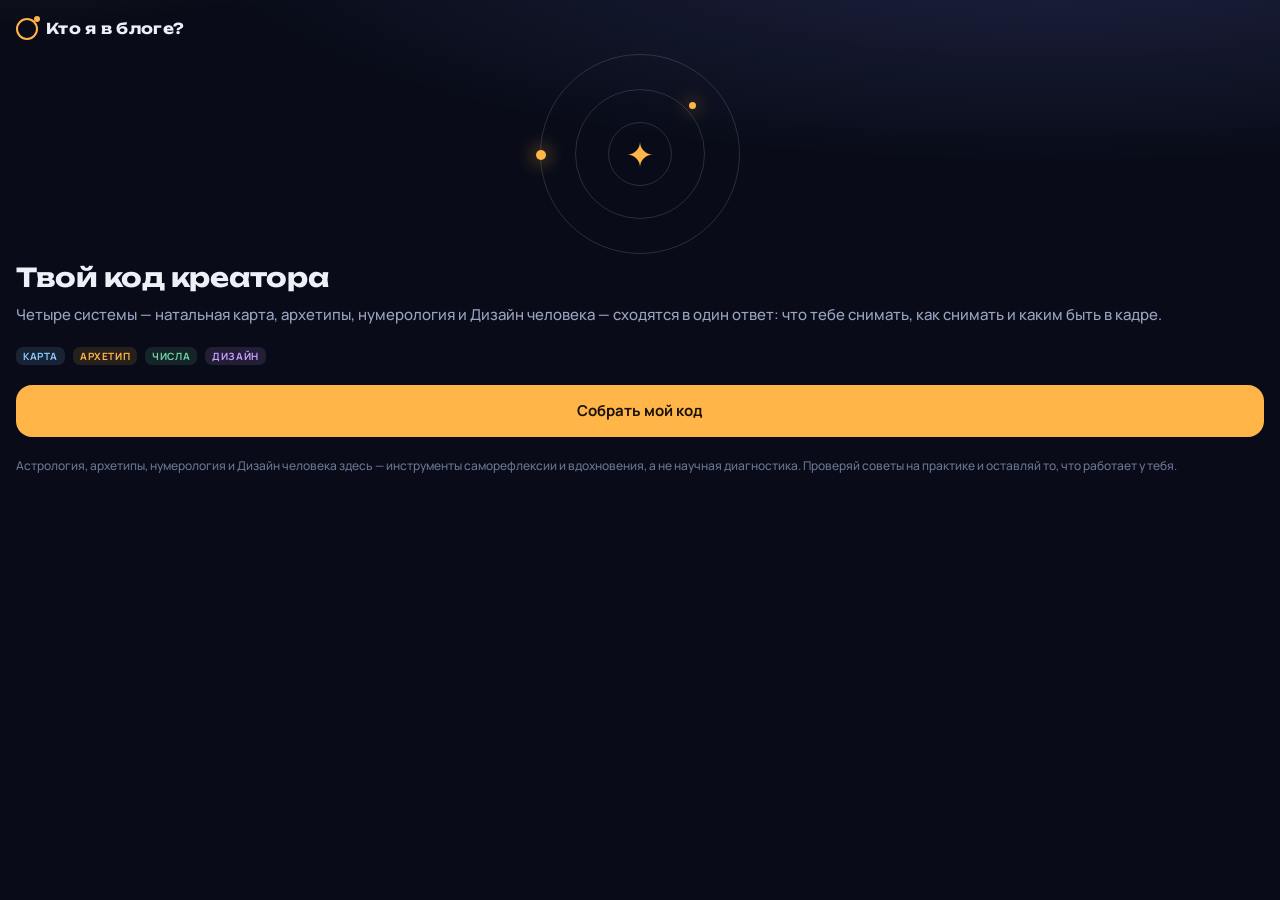
==== commit f5592130: "Add files via upload" ====
--- a/index.html
+++ b/index.html
@@ -27,6 +27,7 @@
   <script src="js/archetypes.js"></script>
   <script src="js/passports.js"></script>
   <script src="js/numer-data.js"></script>
+  <script src="js/numer-grow.js"></script>
   <script src="js/systems.js"></script>
   <script src="js/hd-data.js"></script>
   <script src="js/synth.js"></script>
--- a/css/style.css
+++ b/css/style.css
@@ -748,3 +748,92 @@
 .mycard .mc-foot { margin-top: 6px; font-size: 13px; }
 .mc-id { display: flex; flex-direction: column; align-items: center; gap: 2px; }
 .mc-bottom-pad { height: 0; }
+
+/* ===== v4.5: защита от вылезающего текста на всех устройствах ===== */
+html { -webkit-text-size-adjust: 100%; text-size-adjust: 100%; }
+body { overflow-wrap: break-word; }
+.app, .screen { min-width: 0; max-width: 100%; overflow-x: clip; }
+.card, .bento, .tile, .numcard, .pcell, .peak, .hdsig > div, .story, .sh, .ptile, .fear-tile, .mycard, .issue, .li, .chip, .btn { min-width: 0; overflow-wrap: break-word; hyphens: auto; -webkit-hyphens: auto; }
+h1, h2, h3, .bento b, .numcard span, .numcard small, .pcell small, .snum small, .hdsig b, .ptile b, .tile b, .mc-arch, .pc-id { overflow-wrap: anywhere; hyphens: auto; -webkit-hyphens: auto; }
+.grid2, .numgrid, .hdsig, .elements, .modes, .pact, .pstrip, .bento-grid, .tiles, .psq, .swatches, .ach { grid-template-columns: repeat(var(--cols, 2), minmax(0, 1fr)); }
+.elements, .pact { --cols: 4; } .modes, .pstrip, .psq, .numgrid.six { --cols: 3; } .ach { --cols: 5; }
+.grid2 > *, .numgrid > *, .hdsig > *, .elements > *, .bento-grid > *, .tiles > *, .psq > *, .swatches > * { min-width: 0; }
+@media (max-width: 480px) { .grid2.collapse { --cols: 1; } }
+/* стихии: кольца сжимаются вместе с колонкой */
+.elring { width: 100%; max-width: 74px; height: auto; aspect-ratio: 1; }
+.elemb svg { width: 62% !important; height: 62% !important; }
+.elx b { font-size: clamp(14px, 4vw, 17px); }
+.elx small { font-size: clamp(10px, 2.9vw, 11.5px); }
+/* сигналы Дизайна человека */
+.hdsig b { font-size: clamp(14px, 4.3vw, 18px); line-height: 1.2; }
+.hdsig small { font-size: 11.5px; line-height: 1.3; }
+@media (max-width: 360px) { .hdsig { --cols: 1; } }
+/* бенто профиля: длинные названия типов */
+.bento b { font-size: clamp(14px, 4.2vw, 18px); line-height: 1.2; }
+.bento .bg-big { font-size: clamp(17px, 5vw, 22px); }
+/* нумерология */
+.numgrid.six .numcard b { font-size: clamp(24px, 7vw, 34px); }
+.numgrid.six .numcard span { font-size: clamp(11px, 3.2vw, 13px); }
+.numgrid.six .numcard small { font-size: clamp(9.5px, 2.8vw, 11px); line-height: 1.25; }
+.pcell small { font-size: clamp(9px, 2.7vw, 10.5px); }
+/* вершины: вертикальная лента вместо 4 узких колонок */
+.peaks { display: flex !important; flex-direction: column; gap: 8px; }
+.peak { display: grid !important; grid-template-columns: 74px minmax(0, 1fr); gap: 12px; align-items: center; padding: 12px !important; position: relative; }
+.pk-n { display: flex; flex-direction: column; align-items: center; gap: 2px; text-align: center; border-right: 1px solid var(--line); padding-right: 10px; }
+.pk-n b { font: 700 28px/1 var(--display); color: var(--accent); }
+.pk-n small { font-size: 11px; color: var(--dim); line-height: 1.2; }
+.pk-t { display: flex; flex-direction: column; gap: 3px; min-width: 0; }
+.pk-t span { font-weight: 700; font-size: 14.5px; line-height: 1.3; }
+.pk-t em { font-style: normal; font-size: 12.5px; color: var(--muted); line-height: 1.35; }
+.pk-now { position: absolute; top: -8px; right: 12px; font-style: normal; font-size: 10.5px; font-weight: 800; background: var(--accent); color: var(--accent-ink); padding: 2px 8px; border-radius: 999px; }
+.peak.on { margin-top: 6px; }
+/* палитры: цвета переносятся, а не уезжают за край */
+.swatches { --cols: 4; } .swatches.s6 { --cols: 6; }
+@media (max-width: 430px) { .swatches.s6 { --cols: 3; } .swatches { --cols: 4; } }
+.sw { min-width: 0; height: auto !important; aspect-ratio: 1.15; }
+.sw code { font-size: clamp(8.5px, 2.4vw, 10px); max-width: 100%; overflow: hidden; text-overflow: ellipsis; white-space: nowrap; }
+/* актуальные: подпись роли сторис */
+.story { grid-template-columns: 72px minmax(0, 1fr); }
+.story .snum small { font-size: 9.5px; overflow-wrap: anywhere; hyphens: auto; -webkit-hyphens: auto; }
+/* график архетипов */
+.ach-col small { font-size: clamp(9px, 2.6vw, 10.5px); }
+/* списки в ДЧ на узких экранах */
+.hdl li { overflow-wrap: break-word; hyphens: auto; -webkit-hyphens: auto; }
+.kv dt, .kv dd { min-width: 0; overflow-wrap: anywhere; hyphens: auto; -webkit-hyphens: auto; }
+.sw code { padding: 2px 4px; }
+@media (max-width: 360px) { .swatches { --cols: 3; } }
+.ach-col small { white-space: normal; text-overflow: clip; overflow: visible; hyphens: auto; -webkit-hyphens: auto; bottom: auto; top: calc(100% + 6px); }
+.ach { padding-bottom: 44px; }
+.b-hd b, .b-sign b { font-family: var(--body); font-weight: 800; font-size: clamp(15px, 4.3vw, 18px); letter-spacing: -.01em; hyphens: manual; -webkit-hyphens: manual; overflow-wrap: break-word; }
+.bento .eyebrow { font-size: 10px; letter-spacing: .08em; }
+.ach-zone em { left: auto; right: 0; top: -15px; background: none; }
+.ach-leg { display: block; font-size: 10.5px; color: var(--dim); margin-top: 2px; }
+
+/* ===== v4.6 нумерология: планы прокачки ===== */
+.pc-tag { font-style: normal; font-size: 9.5px; letter-spacing: .04em; text-transform: uppercase; padding: 2px 6px; border-radius: 99px; align-self: center; max-width: 100%; overflow: hidden; text-overflow: ellipsis; white-space: nowrap; }
+.pc-tag.weak { background: rgba(120,170,255,.14); color: #9cc0ff; }
+.pc-tag.norm { background: rgba(255,255,255,.07); color: var(--dim); }
+.pc-tag.strong { background: rgba(255,181,71,.18); color: var(--accent); }
+.pc-body { padding: 0 10px 12px; text-align: left; }
+.pc-body > p { padding: 0 0 8px !important; }
+.gxs { display: flex; flex-direction: column; gap: 10px; margin-top: 4px; }
+.gx { border-left: 3px solid var(--line); padding: 2px 0 2px 10px; min-width: 0; }
+.gx > span { display: block; font-size: 11px; letter-spacing: .05em; text-transform: uppercase; font-weight: 700; margin-bottom: 4px; color: var(--dim); }
+.gx p { margin: 0; font-size: 13px; line-height: 1.45; overflow-wrap: anywhere; }
+.gx-l { margin: 0; padding-left: 18px; display: flex; flex-direction: column; gap: 5px; font-size: 13px; line-height: 1.45; }
+.gx-l li { overflow-wrap: anywhere; }
+.gx-use { border-color: var(--accent); } .gx-use > span { color: var(--accent); }
+.gx-grow { border-color: #7fb0ff; } .gx-grow > span { color: #9cc0ff; }
+.gx-tool { border-color: #8fd6b4; } .gx-tool > span { color: #8fd6b4; }
+.gx-risk { border-color: #ff7a7a; } .gx-risk > span { color: #ff9a9a; }
+.gx-bal { border-color: #c9a7ff; } .gx-bal > span { color: #c9a7ff; }
+.gx-blog { border-color: rgba(255,255,255,.3); }
+details.pline { border-radius: 12px; padding: 6px 8px; margin: 0 -8px; }
+details.pline summary { list-style: none; cursor: pointer; }
+details.pline summary::-webkit-details-marker { display: none; }
+details.pline summary .row b::after { content: ' ›'; color: var(--dim); font-weight: 400; }
+details.pline[open] { background: rgba(255,255,255,.035); }
+details.pline[open] summary .row b::after { content: ' ⌄'; }
+details.pline .gxs { padding: 8px 0 4px; }
+.peak .pk-how { display: block; color: var(--muted); font-size: 12.5px; margin-top: 4px; overflow-wrap: anywhere; }
+.pk-t .gx { margin-top: 8px; }
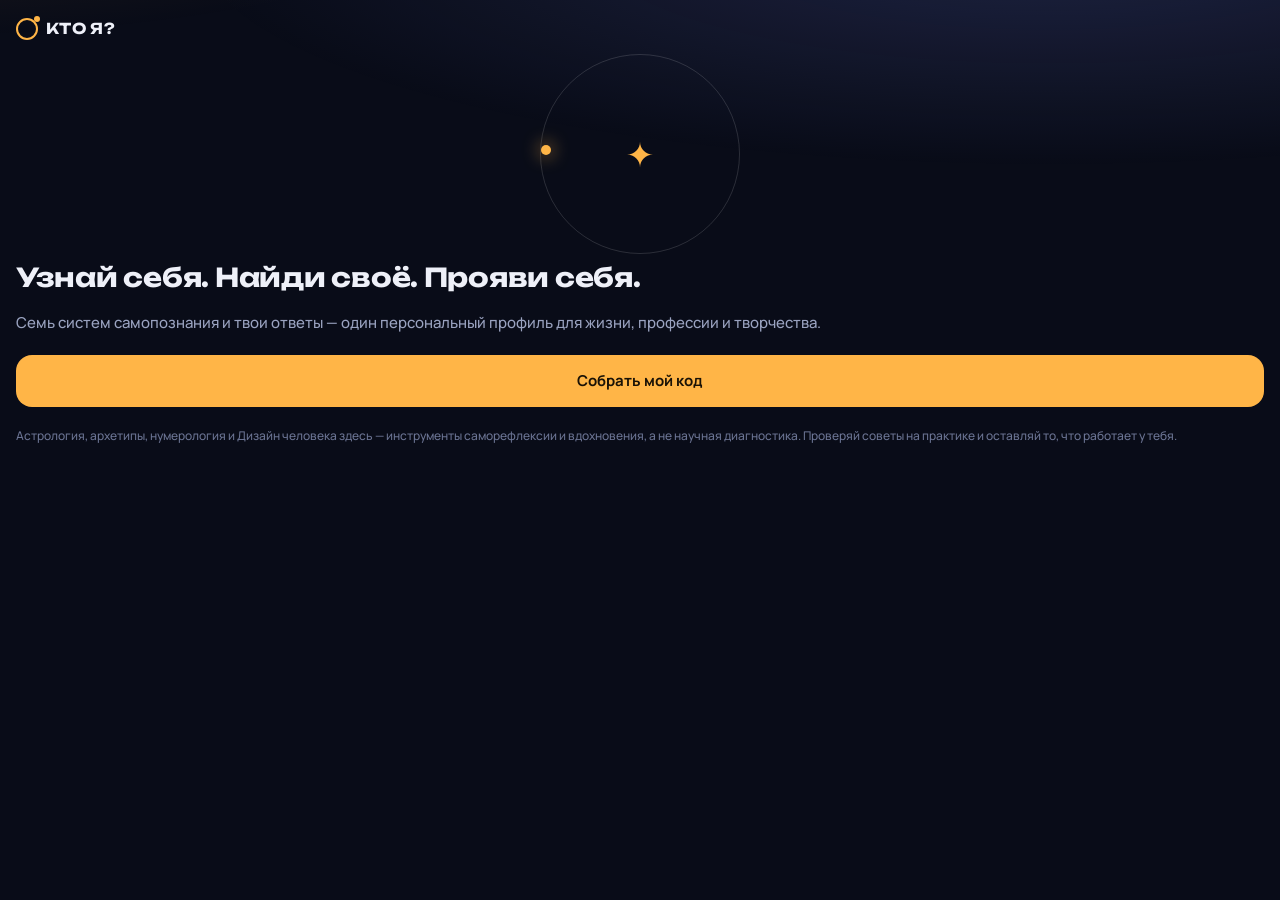
==== commit 3c2240c3: "Load anonymous analytics and update page title" ====
--- a/index.html
+++ b/index.html
@@ -5,7 +5,7 @@
   <meta name="viewport" content="width=device-width, initial-scale=1, maximum-scale=1, viewport-fit=cover">
   <meta name="color-scheme" content="dark">
   <meta name="theme-color" content="#090C18">
-  <title>Кто я в блоге? — код креатора</title>
+  <title>КТО Я? — персональная карта личности</title>
   <link rel="preconnect" href="https://fonts.googleapis.com">
   <link rel="preconnect" href="https://fonts.gstatic.com" crossorigin>
   <link href="https://fonts.googleapis.com/css2?family=Unbounded:wght@500;700&family=Manrope:wght@400;500;600;700&display=swap" rel="stylesheet">
@@ -20,6 +20,7 @@
 
   <script src="vendor/astronomy.browser.min.js"></script>
   <script src="js/config.js"></script>
+  <script src="js/analytics.js"></script>
   <script src="js/data.js"></script>
   <script src="js/natal-data.js"></script>
   <script src="js/astro.js"></script>
@@ -44,6 +45,10 @@
   <script src="js/growth.js"></script>
   <script src="js/profile.js"></script>
   <script src="js/hooklab.js"></script>
+  <script src="js/insight.js"></script>
+  <script src="js/insight-ui.js"></script>
+  <script src="js/producer.js"></script>
+  <script src="js/route.js"></script>
   <script src="js/app.js"></script>
 </body>
 </html>
--- a/css/style.css
+++ b/css/style.css
@@ -837,3 +837,129 @@
 details.pline .gxs { padding: 8px 0 4px; }
 .peak .pk-how { display: block; color: var(--muted); font-size: 12.5px; margin-top: 4px; overflow-wrap: anywhere; }
 .pk-t .gx { margin-top: 8px; }
+
+/* ===== v4.7 разборы, календарь, совместимость, стратегия, замок ===== */
+.lock { position: relative; border-radius: 14px; overflow: hidden; min-height: 150px; }
+.lock.sm { min-height: 118px; }
+.lock-blur { filter: blur(6px); opacity: .55; pointer-events: none; user-select: none; -webkit-user-select: none; max-height: 260px; overflow: hidden; }
+.lock.sm .lock-blur { max-height: 150px; }
+.lock-cta { position: absolute; inset: 0; display: flex; flex-direction: column; align-items: center; justify-content: center; gap: 8px; padding: 14px; text-align: center; background: linear-gradient(180deg, rgba(9,12,24,.15), rgba(9,12,24,.75)); }
+.lock-cta b { font-size: 13.5px; line-height: 1.35; max-width: 300px; overflow-wrap: anywhere; }
+.lock-ic { font-size: 20px; }
+.lock-cta .btn { width: auto; max-width: 100%; }
+.prog { display: flex; flex-direction: column; gap: 8px; }
+.pbar.big { height: 10px; margin-top: 2px; }
+.pbar.big i { background: linear-gradient(90deg, var(--accent), #F08A6E); }
+.prog-next { display: flex; align-items: center; justify-content: space-between; gap: 10px; width: 100%; background: rgba(255,255,255,.04); border: 1px dashed var(--line2); border-radius: 12px; padding: 10px 12px; color: var(--text); font: inherit; font-size: 13px; text-align: left; cursor: pointer; }
+.prog-next span { min-width: 0; overflow-wrap: anywhere; }
+.prog-next em { font-style: normal; font-weight: 700; color: var(--accent); flex: none; }
+.rare { display: grid; grid-template-columns: auto minmax(0, 1fr) auto; gap: 12px; align-items: center; }
+.rare-n { font: 700 clamp(18px, 5.5vw, 24px) var(--display); color: var(--accent); white-space: nowrap; }
+.rare b { display: block; font-size: 14px; }
+.rare small { display: block; color: var(--dim); font-size: 12px; line-height: 1.4; margin-top: 3px; overflow-wrap: anywhere; }
+.why-cta { display: grid; grid-template-columns: auto minmax(0, 1fr) auto; gap: 12px; align-items: center; text-align: left; border-color: rgba(255,181,71,.45); background: linear-gradient(135deg, rgba(255,181,71,.12), rgba(240,138,110,.06)); }
+.why-cta > span:nth-child(2) { display: flex; flex-direction: column; gap: 3px; min-width: 0; }
+.why-cta small { color: var(--accent); font-size: 11px; text-transform: uppercase; letter-spacing: .05em; font-weight: 700; }
+.why-cta b { font-size: 16px; line-height: 1.25; }
+.why-cta .dim { font-size: 12.5px; line-height: 1.35; }
+.why-ic { width: 42px; height: 42px; border-radius: 50%; display: grid; place-items: center; font: 700 22px var(--display); color: #1a1205; background: var(--accent); }
+.tiles.three { grid-template-columns: repeat(3, minmax(0, 1fr)); }
+.tiles.three .tile { min-height: 112px; padding: 12px; }
+.tiles.three .tile b { font-size: 13px; line-height: 1.2; overflow-wrap: anywhere; hyphens: auto; }
+.tiles.three .tile small { font-size: 11px; line-height: 1.3; overflow-wrap: anywhere; hyphens: auto; }
+@media (max-width: 360px) { .tiles.three { grid-template-columns: minmax(0, 1fr); } .tiles.three .tile { min-height: 0; flex-direction: row; align-items: center; gap: 10px; justify-content: flex-start; } }
+.why { display: flex; flex-direction: column; gap: 10px; animation: fadeUp .5s both; animation-delay: var(--d); }
+.why h2 { margin: 0; }
+.why p { margin: 0; }
+.why-n { width: 30px; height: 30px; border-radius: 50%; display: grid; place-items: center; font: 700 15px var(--display); background: rgba(255,181,71,.16); color: var(--accent); }
+.why .btn { align-self: flex-start; }
+.warnline { margin: 0; padding: 8px 10px; border-radius: 10px; background: rgba(255,122,122,.1); color: #ffb0b0; font-size: 13px; }
+.cal { display: flex; flex-direction: column; gap: 6px; }
+.cal-d { display: grid; grid-template-columns: 46px minmax(0, 1fr); gap: 10px; align-items: center; padding: 8px 10px; border-radius: 12px; background: rgba(255,255,255,.03); border: 1px solid transparent; }
+.cal-d.on { border-color: var(--accent); background: rgba(255,181,71,.08); }
+.cal-date { text-align: center; }
+.cal-date b { display: block; font: 700 18px var(--display); }
+.cal-date small { color: var(--dim); font-size: 11px; }
+.cal-t b { display: block; font-size: 13.5px; }
+.cal-t small { display: block; color: var(--muted); font-size: 12.5px; line-height: 1.35; overflow-wrap: anywhere; }
+.cal-t em { display: inline-block; margin-top: 3px; font-style: normal; font-size: 11px; color: #ffb0b0; }
+.cal-d.k-sell .cal-date b { color: var(--accent); }
+.cal-d.k-shoot .cal-date b, .cal-d.k-batch .cal-date b { color: #8EC5FF; }
+.cmp-top { display: grid; grid-template-columns: auto minmax(0, 1fr); gap: 14px; align-items: center; }
+.cmp-top h2 { margin: 2px 0 4px; }
+.cmp-top p { margin: 0; font-size: 12.5px; overflow-wrap: anywhere; }
+.cmp-ring { --p: 50; width: 78px; height: 78px; border-radius: 50%; display: grid; place-items: center; align-content: center; background: radial-gradient(closest-side, var(--card) 79%, transparent 80% 100%), conic-gradient(var(--accent) calc(var(--p) * 1%), rgba(255,255,255,.08) 0); }
+.cmp-ring b { font: 700 22px var(--display); line-height: 1; }
+.cmp-ring small { font-size: 10px; color: var(--dim); }
+.phase { display: flex; flex-direction: column; gap: 2px; padding: 8px 0; border-bottom: 1px solid var(--line); }
+.phase:last-child { border-bottom: 0; }
+.phase small { color: var(--muted); font-size: 12.5px; line-height: 1.4; }
+.wk h2 { margin: 0; }
+.vid { border-left: 3px solid var(--line2); padding: 4px 0 4px 10px; display: flex; flex-direction: column; gap: 4px; }
+.vid.r0 { border-color: #8EC5FF; } .vid.r1 { border-color: #9BC27A; } .vid.r2 { border-color: var(--accent); }
+.vid > b { font-size: 11px; text-transform: uppercase; letter-spacing: .05em; color: var(--dim); }
+.vid .hook { margin: 0; font-weight: 600; overflow-wrap: anywhere; }
+.vid .steps { margin: 0; }
+.offer { border-color: var(--accent); }
+.offer .btn { width: 100%; }
+.anchor { margin: 0; font-size: 12.5px; color: var(--muted); }
+.tariff.best { position: relative; padding-top: 30px; }
+.tariff.pick { box-shadow: 0 0 0 2px var(--accent); }
+.best-tag { position: absolute; top: 10px; left: 16px; font: 700 10.5px var(--body); text-transform: uppercase; letter-spacing: .05em; color: #1a1205; background: var(--accent); padding: 3px 8px; border-radius: 99px; }
+.price s { margin-left: 8px; color: var(--dim); font-size: .6em; font-weight: 500; }
+
+/* ===== v4.8 режим продюсера ===== */
+.client-row { display: grid; grid-template-columns: auto minmax(0, 1fr) auto; gap: 12px; align-items: center; text-align: left; }
+.client-row .t { display: flex; flex-direction: column; gap: 2px; min-width: 0; }
+.client-row small { color: var(--dim); font-size: 12px; line-height: 1.35; overflow-wrap: anywhere; }
+.cl-av { width: 40px; height: 40px; border-radius: 50%; display: grid; place-items: center; font: 700 17px var(--display); background: linear-gradient(135deg, var(--accent), #F08A6E); color: #1a1205; }
+#clientForm select { width: 100%; min-width: 0; }
+#clientForm .grid2 { gap: 10px; }
+#clientForm .err:empty { display: none; }
+.pairc { border-color: rgba(255,181,71,.35); }
+.ps-nums { display: grid; grid-template-columns: minmax(0, 1fr) auto minmax(0, 1fr); align-items: end; gap: 8px; }
+.ps-nums small { display: block; color: var(--dim); font-size: 11.5px; }
+.ps-nums b { font: 700 clamp(26px, 8vw, 34px)/1.1 var(--display); }
+.ps-nums > div:last-child { text-align: right; }
+.ps-w { color: var(--accent); }
+.ps-p { color: var(--ok, #6FD3A4); }
+.ps-arr { color: var(--dim); font-size: 20px; padding-bottom: 4px; }
+.ps-bar { position: relative; height: 14px; border-radius: 99px; background: rgba(255,255,255,.06); overflow: hidden; }
+.ps-bar i { position: absolute; top: 0; bottom: 0; transition: left .5s cubic-bezier(.2,.8,.2,1), width .5s cubic-bezier(.2,.8,.2,1); }
+.ps-nat { left: 0; background: rgba(255,255,255,.35); border-radius: 99px 0 0 99px; }
+.ps-work { background: linear-gradient(90deg, var(--accent), #F08A6E); }
+.ps-pot { background: repeating-linear-gradient(45deg, rgba(111,211,164,.35) 0 6px, rgba(111,211,164,.12) 6px 12px); }
+.ps-lvl { margin: 0; font-weight: 700; }
+.agrees { display: flex; flex-direction: column; gap: 8px; }
+.agree { display: grid; grid-template-columns: 24px minmax(0, 1fr); gap: 10px; align-items: start; width: 100%; text-align: left; background: rgba(255,255,255,.03); border: 1px solid var(--line); border-radius: 14px; padding: 12px; color: var(--text); font: inherit; cursor: pointer; transition: border-color .2s, background .2s; }
+.agree.on { border-color: rgba(111,211,164,.5); background: rgba(111,211,164,.07); }
+.ag-box { width: 22px; height: 22px; border-radius: 7px; border: 2px solid var(--line2); display: grid; place-items: center; margin-top: 1px; }
+.agree.on .ag-box { background: #6FD3A4; border-color: #6FD3A4; }
+.agree.on .ag-box::after { content: '✓'; color: #0b1a12; font-weight: 800; font-size: 14px; }
+.ag-t { display: flex; flex-direction: column; gap: 4px; min-width: 0; }
+.ag-t b { font-size: 14px; overflow-wrap: anywhere; }
+.ag-t em { font-style: normal; color: #6FD3A4; font-size: 12.5px; white-space: nowrap; }
+.ag-t small { font-size: 12.5px; line-height: 1.4; color: var(--muted); overflow-wrap: anywhere; }
+.ag-t .ag-how { color: var(--text); }
+
+/* ===== v5 маршрут, результаты, ролик под ключ ===== */
+.today { gap: 10px; }
+.today h2 { margin: 0; overflow-wrap: anywhere; }
+.today.done { border-color: rgba(111,211,164,.45); }
+.today.done h2 { color: #6FD3A4; }
+.streak { font-weight: 700; font-size: 13px; color: var(--accent); white-space: nowrap; }
+.todo.now { background: rgba(255,181,71,.08); border-radius: 10px; }
+.todo.now .box { border-color: var(--accent); color: var(--accent); }
+.steps.big li { font-size: 16px; line-height: 1.45; font-weight: 600; margin-bottom: 8px; }
+.okline { margin: 0; color: #6FD3A4; font-weight: 700; text-align: center; }
+.pre { white-space: pre-line; }
+.linkbtn.inl { display: inline; padding: 0; width: auto; }
+.rnums { display: grid; grid-template-columns: repeat(3, minmax(0, 1fr)); gap: 8px; text-align: center; }
+.rnums b { display: block; font: 700 clamp(20px, 6.5vw, 28px)/1.15 var(--display); color: var(--accent); overflow-wrap: anywhere; }
+.rnums small { display: block; color: var(--dim); font-size: 11.5px; line-height: 1.3; overflow-wrap: anywhere; hyphens: auto; }
+.rchart { width: 100%; height: auto; display: block; }
+.rc-t { font: 600 11px var(--body); fill: var(--muted); }
+.rrow { display: grid; grid-template-columns: 1.1fr 1.4fr 1.4fr 1fr; gap: 6px; padding: 8px 0; border-bottom: 1px solid var(--line); font-size: 12.5px; }
+.rrow:last-child { border-bottom: 0; }
+.rrow span { min-width: 0; overflow-wrap: anywhere; }
+.rrow span:first-child { color: var(--dim); }
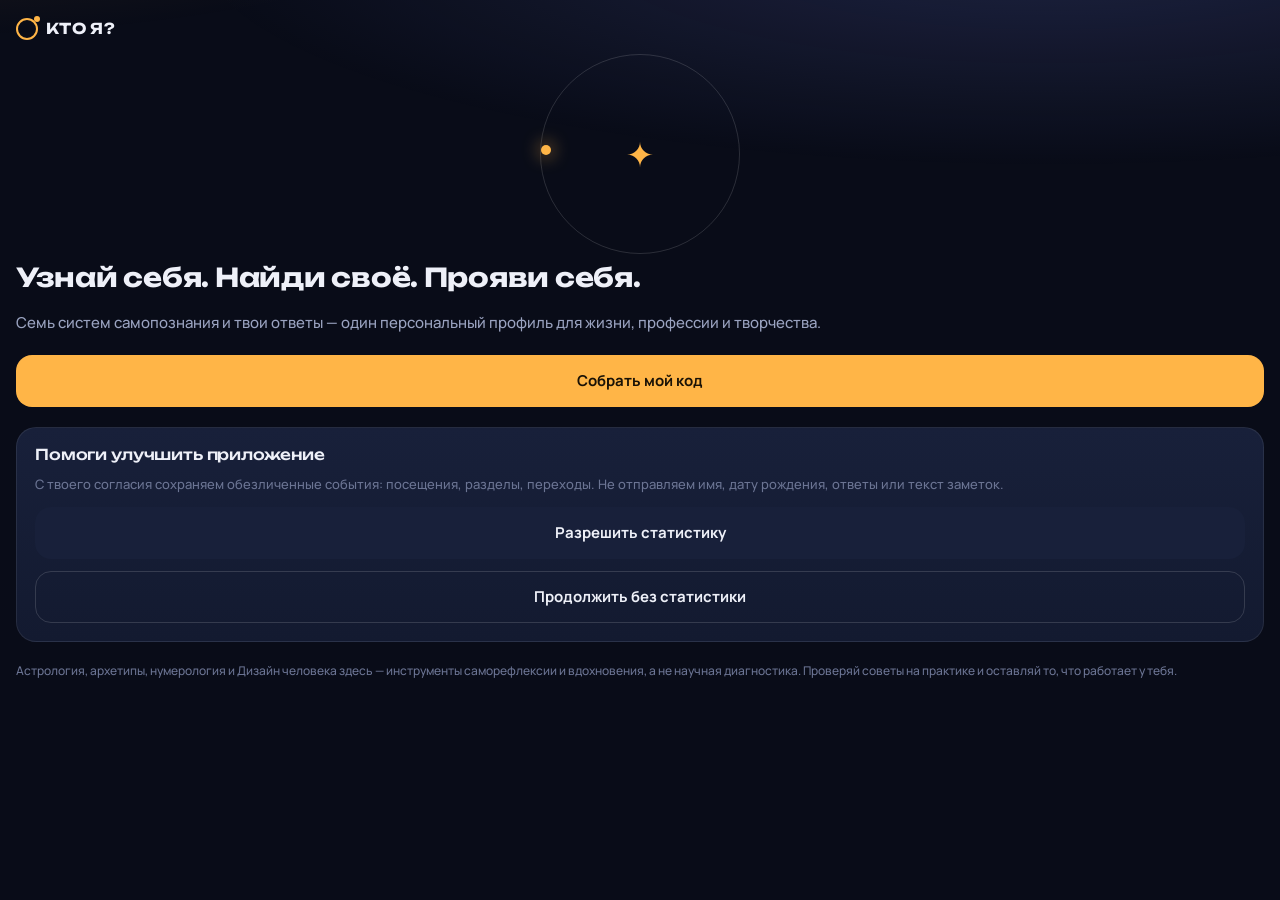
==== commit 059e6f88: "Load life profile synthesis module" ====
--- a/index.html
+++ b/index.html
@@ -49,6 +49,7 @@
   <script src="js/insight-ui.js"></script>
   <script src="js/producer.js"></script>
   <script src="js/route.js"></script>
+  <script src="js/life-profile.js"></script>
   <script src="js/app.js"></script>
 </body>
 </html>
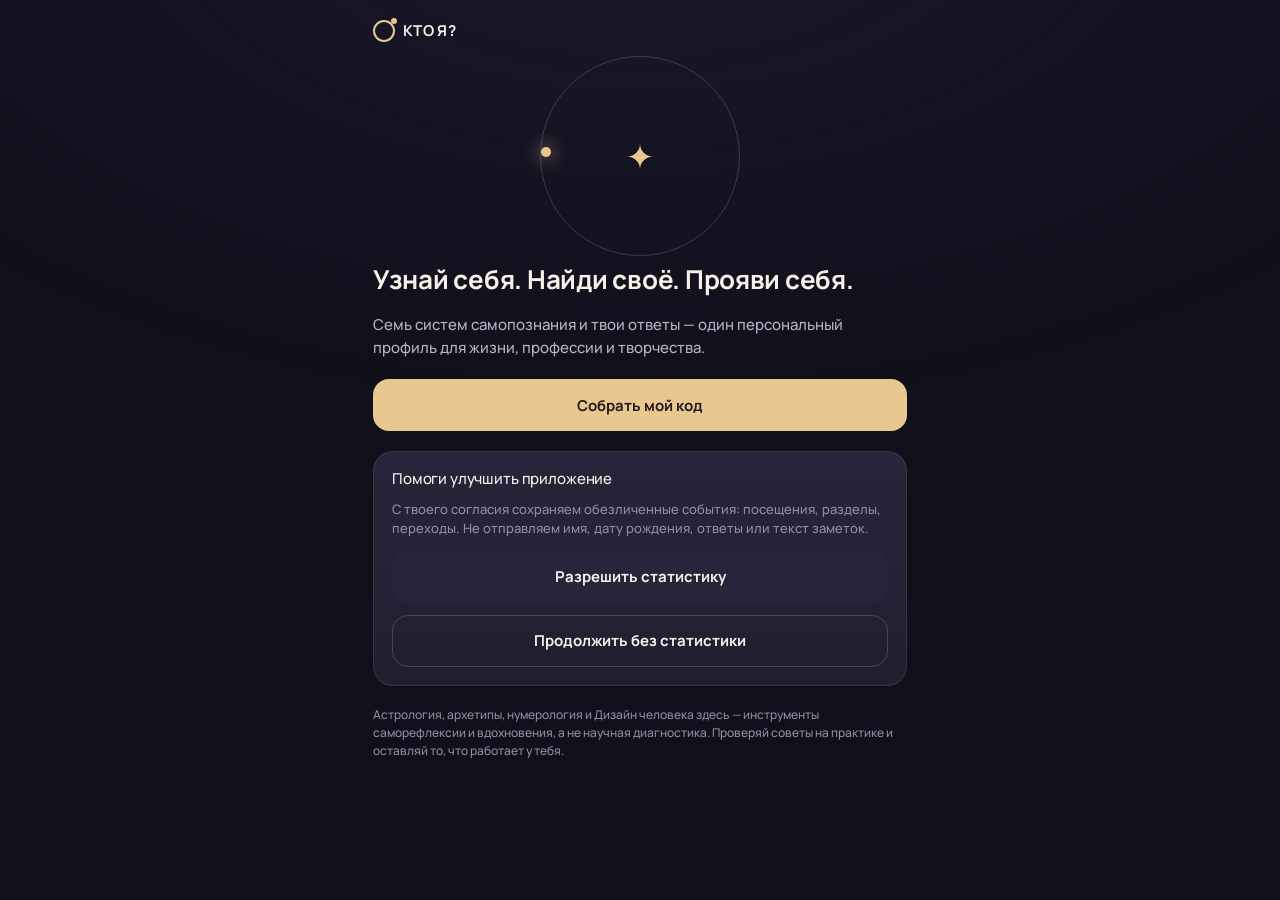
==== commit 14057a68: "Load ORBIT interface assets" ====
--- a/index.html
+++ b/index.html
@@ -10,6 +10,7 @@
   <link rel="preconnect" href="https://fonts.gstatic.com" crossorigin>
   <link href="https://fonts.googleapis.com/css2?family=Unbounded:wght@500;700&family=Manrope:wght@400;500;600;700&display=swap" rel="stylesheet">
   <link rel="stylesheet" href="css/style.css">
+  <link rel="stylesheet" href="css/orbit.css">
   <script src="https://telegram.org/js/telegram-web-app.js"></script>
 </head>
 <body>
@@ -50,6 +51,7 @@
   <script src="js/producer.js"></script>
   <script src="js/route.js"></script>
   <script src="js/life-profile.js"></script>
+  <script src="js/orbit-ui.js"></script>
   <script src="js/app.js"></script>
 </body>
 </html>
--- a/css/orbit.css
+++ b/css/orbit.css
@@ -0,0 +1,3 @@
+/* ORBIT / KTO YA — editorial, mobile-first visual system */
+:root{--bg:#10101a;--bg2:#191826;--card:#201f2e;--card2:#28253a;--text:#f6f0e9;--muted:#b9b2c6;--dim:#938ba5;--accent:#e9c88f;--accent-ink:#211a20;--line:rgba(225,214,255,.10);--line2:rgba(225,214,255,.20);--r:20px;--display:'Manrope',system-ui,sans-serif}
+body{background:#10101a}.glow{background:radial-gradient(ellipse at 50% 10%,#30244666,transparent 65%)}.app{max-width:570px;padding:20px 18px calc(104px + var(--safe-b))}.ko-page{display:flex;flex-direction:column;gap:18px}.ko-page h1,.ko-page h2,.ko-page h3{font-family:var(--display);letter-spacing:-.045em;line-height:1.08}.ko-page h1{font-size:clamp(35px,8vw,49px);font-weight:700}.ko-page h2{font-size:25px}.ko-page h3{font-size:19px;font-weight:700}.ko-page p{line-height:1.55;color:#c6bfd0}.ko-page em{font-style:normal;color:#d4b3ff}.ko-page button{font-family:var(--body);cursor:pointer}.ko-page button:focus-visible,.tabbar button:focus-visible{outline:2px solid #e9c88f;outline-offset:3px}.ko-page button:active{transform:scale(.985)}.ko-page svg{width:24px;height:24px;flex:none}.ko-brand{display:flex;align-items:center;gap:9px;min-height:38px}.ko-brandmark{display:grid;place-items:center;width:34px;height:34px;border-radius:11px;background:#e9c88f;color:#211a20;font-size:24px;line-height:1}.ko-brand b{font-size:23px;letter-spacing:-1px}.ko-brand b span{color:#e9c88f}.ko-brand small{margin-left:auto;font-size:9px;letter-spacing:.16em;color:#a69bb8}.ko-kicker{display:inline-flex;align-items:center;gap:6px;font-size:10px;font-weight:700;letter-spacing:.13em;color:#d3b9ed;text-transform:uppercase}.ko-kicker svg{width:13px;height:13px}.ko-head{padding:14px 0 6px;display:grid;gap:12px}.ko-head p{max-width:37ch;font-size:14px}.ko-greeting{display:grid;gap:9px;padding:10px 0 0}.ko-greeting h1{font-size:39px}.ko-welcome-art{height:268px;position:relative;display:grid;place-items:center;background:radial-gradient(ellipse at 50% 48%,#352446,transparent 72%);overflow:hidden}.ko-page .ko-orbit{width:100%;height:100%;max-width:320px;display:block}.ko-orbit-caption{position:absolute;bottom:8px;font-size:10px;letter-spacing:.18em;color:#c0b1d2}.ko-welcome-copy{display:grid;gap:15px}.ko-welcome-copy h1{font-size:clamp(39px,10vw,58px)}.ko-welcome-copy p{max-width:35ch}.ko-button{display:flex;align-items:center;justify-content:space-between;gap:12px;width:100%;min-height:49px;border:0;border-radius:13px;padding:12px 16px;color:#221b28;background:#e9c88f;font-size:14px;font-weight:800;text-align:left;transition:transform .15s}.ko-button svg{width:19px;height:19px}.ko-button.secondary{background:#2b263a;color:#f3eafc;border:1px solid #4b3e60}.ko-button.gold{background:#f0d3a0;color:#2b2220}.ko-consent .card{background:#191825}.ko-note .disclaimer{font-size:11px;color:#928aa3;margin:0;padding:0}.ko-section{display:flex;align-items:center;gap:12px;margin-top:9px}.ko-section h2{font-size:21px}.ko-section p{font-size:12px;margin-top:4px}.ko-index{font-size:11px;color:#c8a9eb;border:1px solid #524465;border-radius:8px;padding:6px 8px;align-self:flex-start}.ko-hero{position:relative;isolation:isolate;overflow:hidden;border-radius:27px;padding:21px;background:linear-gradient(145deg,#3d2b58,#211c32 56%,#1b1b2b);border:1px solid #6f578c;min-height:285px;display:grid;gap:20px}.ko-hero .ko-orbit{position:absolute;right:-77px;top:-37px;width:285px;height:285px;opacity:.65;z-index:-1}.ko-hero-top,.ko-hero-bottom{display:flex;align-items:center;justify-content:space-between;gap:10px}.ko-pill{border:1px solid #856b9b;border-radius:99px;padding:6px 11px;color:#f4e2bd;font-size:12px}.ko-hero-text{max-width:72%;min-height:95px;display:grid;gap:7px;align-content:center}.ko-hero-text small{font-size:12px;color:#c4b0d9}.ko-hero-text h2{font-size:clamp(28px,7vw,39px);color:#f8e6c3;overflow-wrap:anywhere}.ko-hero-text p{font-size:13px}.ko-segments{display:grid;grid-template-columns:repeat(7,1fr);gap:5px}.ko-segments i{height:5px;border-radius:10px;background:#574865}.ko-segments .filled{background:#e9c88f}.ko-hero-bottom{flex-wrap:wrap}.ko-hero-bottom small{font-size:11px;color:#d7c6e6}.ko-hero-bottom .ko-button{width:auto;flex:1;min-width:145px}.ko-next{display:grid;grid-template-columns:44px 1fr;gap:12px;background:#232133;border:1px solid #3d354c;border-radius:19px;padding:16px}.ko-next-num{display:grid;place-items:center;background:#3d3152;border-radius:13px;width:44px;height:44px;color:#dfc1ff;font-weight:800;font-size:21px}.ko-next h3{margin:5px 0}.ko-next p{font-size:13px}.ko-next .ko-button{grid-column:1/-1}.ko-bento{display:grid;grid-template-columns:repeat(2,minmax(0,1fr));gap:10px}.ko-goal{position:relative;isolation:isolate;overflow:hidden;min-height:157px;display:flex;flex-direction:column;gap:7px;align-items:flex-start;text-align:left;padding:15px;border:1px solid var(--ko-line,#504363);border-radius:20px;background:linear-gradient(145deg,var(--ko-bg,#342648),#1c1c2b);color:#f8f2fc}.ko-goal:after{content:'';position:absolute;right:-25px;bottom:-38px;width:115px;height:115px;border:1px solid var(--ko-line);border-radius:50%;box-shadow:0 0 0 13px #ffffff05,0 0 0 26px #ffffff03;z-index:-1}.ko-goal b{font-size:16px;line-height:1.2;max-width:95%}.ko-goal small{font-size:12px;color:#d2cadb;line-height:1.3;max-width:95%}.ko-goal-icon{color:var(--ko-accent,#d3b9ff);margin:5px 0 3px}.ko-goal-icon svg{width:29px;height:29px}.ko-mini{font-size:10px;letter-spacing:.12em;color:var(--ko-accent,#c8a9eb);font-weight:700}.ko-goal-arrow{position:absolute;right:12px;top:12px;color:var(--ko-accent)}.ko-goal-arrow svg{width:17px;height:17px}.ko-bento .ko-goal:last-child:nth-child(odd){grid-column:1/-1;min-height:112px}.ko-bento.compact .ko-goal{min-height:130px}.violet{--ko-bg:#35274c;--ko-line:#654b83;--ko-accent:#d7b7ff}.blue{--ko-bg:#253953;--ko-line:#42638b;--ko-accent:#9bc6ff}.gold{--ko-bg:#413126;--ko-line:#70513b;--ko-accent:#f2ca8c}.rose{--ko-bg:#402b40;--ko-line:#754b73;--ko-accent:#f2b6d8}.lime{--ko-bg:#303d2c;--ko-line:#50684a;--ko-accent:#c3e69c}.mint{--ko-bg:#203f3e;--ko-line:#3a6663;--ko-accent:#9de2d1}.orange{--ko-bg:#49322d;--ko-line:#775549;--ko-accent:#ffbf9e}.ko-premium{display:grid;gap:12px;border:1px solid #92714e;border-radius:22px;padding:20px;background:linear-gradient(140deg,#453327,#241e2b 60%)}.ko-premium .ko-kicker{color:#f0cd95}.ko-premium small{font-size:11px;color:#c9bba8}.ko-summary{display:flex;align-items:center;gap:12px;border-radius:18px;background:#272138;border:1px solid #4c3d64;padding:13px}.ko-summary>span{display:grid;place-items:center;color:#d4b3ff}.ko-summary>div{flex:1;min-width:0}.ko-summary b,.ko-summary small{display:block}.ko-summary small{font-size:11px;color:#b9b0c9}.ko-summary .ko-button{width:auto;min-height:39px;padding:8px 10px;font-size:12px}.ko-systems{display:grid;grid-template-columns:repeat(2,minmax(0,1fr));gap:10px}.ko-system{display:flex;flex-direction:column;align-items:flex-start;position:relative;min-height:156px;gap:10px;text-align:left;border:1px solid var(--ko-line);border-radius:19px;background:linear-gradient(150deg,var(--ko-bg),#1c1c2b 85%);padding:15px;color:#f8f2fc}.ko-system:nth-child(1),.ko-system:nth-child(7){grid-column:1/-1;min-height:102px;flex-direction:row;align-items:center}.ko-system-art{display:grid;place-items:center;width:48px;height:48px;border-radius:15px;background:#ffffff0a;border:1px solid var(--ko-line);color:var(--ko-accent)}.ko-system-art svg{width:31px;height:31px}.ko-system-info{display:grid;gap:5px;max-width:95%;padding-right:10px}.ko-system-info b{font-size:15px;line-height:1.15}.ko-system-info small{font-size:11px;color:#c7bfd3}.ko-status{display:grid;place-items:center;width:24px;height:24px;position:absolute;top:11px;right:11px;border:1px solid var(--ko-line);border-radius:50%;color:var(--ko-accent);font-size:16px}.ko-status svg{width:15px;height:15px}.ko-status.ready{background:#a5d9b3;color:#173324;border-color:transparent}.ko-portrait-hero{position:relative;isolation:isolate;overflow:hidden;display:grid;gap:13px;background:linear-gradient(135deg,#392b50,#211d30);border:1px solid #664d83;border-radius:25px;padding:23px}.ko-portrait-hero .ko-orbit{position:absolute;right:-110px;top:-70px;width:300px;height:300px;opacity:.4;z-index:-1}.ko-portrait-hero h2{font-size:35px;color:#f2d6a6}.ko-tags{display:flex;flex-wrap:wrap;gap:6px}.ko-tags span{border:1px solid #68577b;border-radius:99px;padding:5px 9px;font-size:11px;color:#ddd0ec}.ko-layers{display:grid;gap:10px}.ko-layer{display:grid;grid-template-columns:32px 1fr;gap:12px;background:#201e2d;border:1px solid #343044;border-radius:17px;padding:15px}.ko-layer-num{color:#cfafef;font-size:13px;font-weight:700}.ko-layer h3{margin:5px 0 7px}.ko-layer p{font-size:13px}.ko-journal{display:grid;gap:11px;background:#1f252f;border:1px solid #394754;border-radius:20px;padding:18px}.ko-journal h2{font-size:21px}.ko-journal p{font-size:13px}.ko-journal textarea{min-height:94px;resize:vertical;background:#151b25}.ko-route-hero{display:grid;gap:13px;background:linear-gradient(135deg,#203e46,#1f2436 70%);border:1px solid #416a73;border-radius:25px;padding:23px}.ko-route-hero .ko-kicker{color:#a5dfd9}.ko-route-number{font-size:92px;font-weight:700;letter-spacing:-.1em;line-height:.9;color:#d5f5e9}.ko-route-number span{font-size:24px;letter-spacing:-.03em;margin-left:12px;color:#9ed5d0}.ko-route-track{display:grid;grid-template-columns:repeat(13,1fr);gap:4px}.ko-route-track i{height:9px;border-radius:4px;background:#52676d}.ko-route-track .done{background:#b9ebcb}.ko-route-hero p{font-size:12px}.ko-timeline{display:grid;gap:14px}.ko-week{display:grid;grid-template-columns:40px 1fr;gap:13px;position:relative;padding:16px 13px;background:#242132;border:1px solid #3a3449;border-radius:17px}.ko-week-node{width:37px;height:37px;display:grid;place-items:center;border-radius:50%;border:1px solid #6b5889;color:#d5b9ff;font-weight:700;font-size:12px}.ko-week-node.done{background:#b9ebcb;color:#1b3e32;border:0}.ko-week>div{display:grid;gap:9px}.ko-week p{font-size:13px}.ko-week .ko-button{min-height:40px;font-size:12px}.ko-studio em{color:#d9ed9f}.ko-studio-hero{position:relative;overflow:hidden;isolation:isolate;display:grid;gap:12px;padding:22px;border-radius:25px;background:linear-gradient(135deg,#414b2a,#242c2b 72%);border:1px solid #687c45}.ko-studio-hero h2{font-size:45px;color:#e6f2b4}.ko-studio-hero p{max-width:65%;font-size:13px}.ko-studio-hero .ko-button{max-width:220px;background:#d9ed9f}.ko-studio-art{position:absolute;right:-17px;top:33px;transform:rotate(-18deg);z-index:-1;color:#c7e185;opacity:.22}.ko-studio-art svg{width:155px;height:155px}.ko-uniq{position:relative;isolation:isolate;overflow:hidden;padding:20px;border-radius:23px;background:linear-gradient(135deg,#462d69,#2a1945);border:1px solid #8061aa}.ko-uniq>div:first-child{display:grid;gap:10px;max-width:75%}.ko-uniq h2{font-size:47px;color:#fce36d;letter-spacing:-.07em}.ko-uniq h2 span{font-size:20px;vertical-align:top}.ko-uniq p{font-size:15px;font-weight:700;color:#fff}.ko-uniq small{font-size:11px;color:#d4c4e6}.ko-uniq .ko-button{background:#fce36d}.ko-uniq-art{position:absolute;right:0;top:50px;z-index:-1;transform:rotate(16deg)}.ko-uniq-art i{display:block;width:68px;height:108px;border:2px solid #fce36d;border-radius:14px;background:#8d61d645;position:absolute;right:15px;top:0;box-shadow:0 10px 20px #0004}.ko-uniq-art i:nth-child(2){right:36px;top:16px;opacity:.7}.ko-uniq-art i:nth-child(3){right:57px;top:32px;opacity:.4}.ko-legacy>.head{display:none}.ko-legacy .tiles{margin-bottom:15px}.ko-legacy .tile{background:#232735;border-color:#3b4454}.ko-page .lock{border-radius:20px}.ko-page .lock-cta{background:#241f31ef;border-radius:18px}.tabbar{background:#171623f5!important;border-top:1px solid #373044!important;backdrop-filter:blur(20px)}.tabbar button{color:#a49bb8!important}.tabbar button.on{color:#f1d4a0!important}.tabbar .i svg{width:23px;height:23px;display:block;margin:auto}.tabbar .i{font-size:0}.tabbar button.on .i{filter:drop-shadow(0 0 7px #e9c88f55)}.ko-page .card.tariff{background:#242132}.ko-page .card.tariff.accent{background:linear-gradient(135deg,#4b352a,#2a2232);border-color:#94714a}.ko-page .price{color:#f2d4a0}.ko-page .best-tag{background:#e9c88f;color:#241c23}.ko-page .card.tariff ul{color:#d1c8dc}@media(max-width:360px){.app{padding-left:13px;padding-right:13px}.ko-goal,.ko-system{padding:12px}.ko-goal b,.ko-system-info b{font-size:14px}.ko-hero{padding:17px}.ko-hero-text{max-width:83%}.ko-hero .ko-orbit{right:-120px}.ko-uniq>div:first-child{max-width:85%}}@media(prefers-reduced-motion:reduce){.screen,.ko-button{animation:none!important;transition:none!important}}
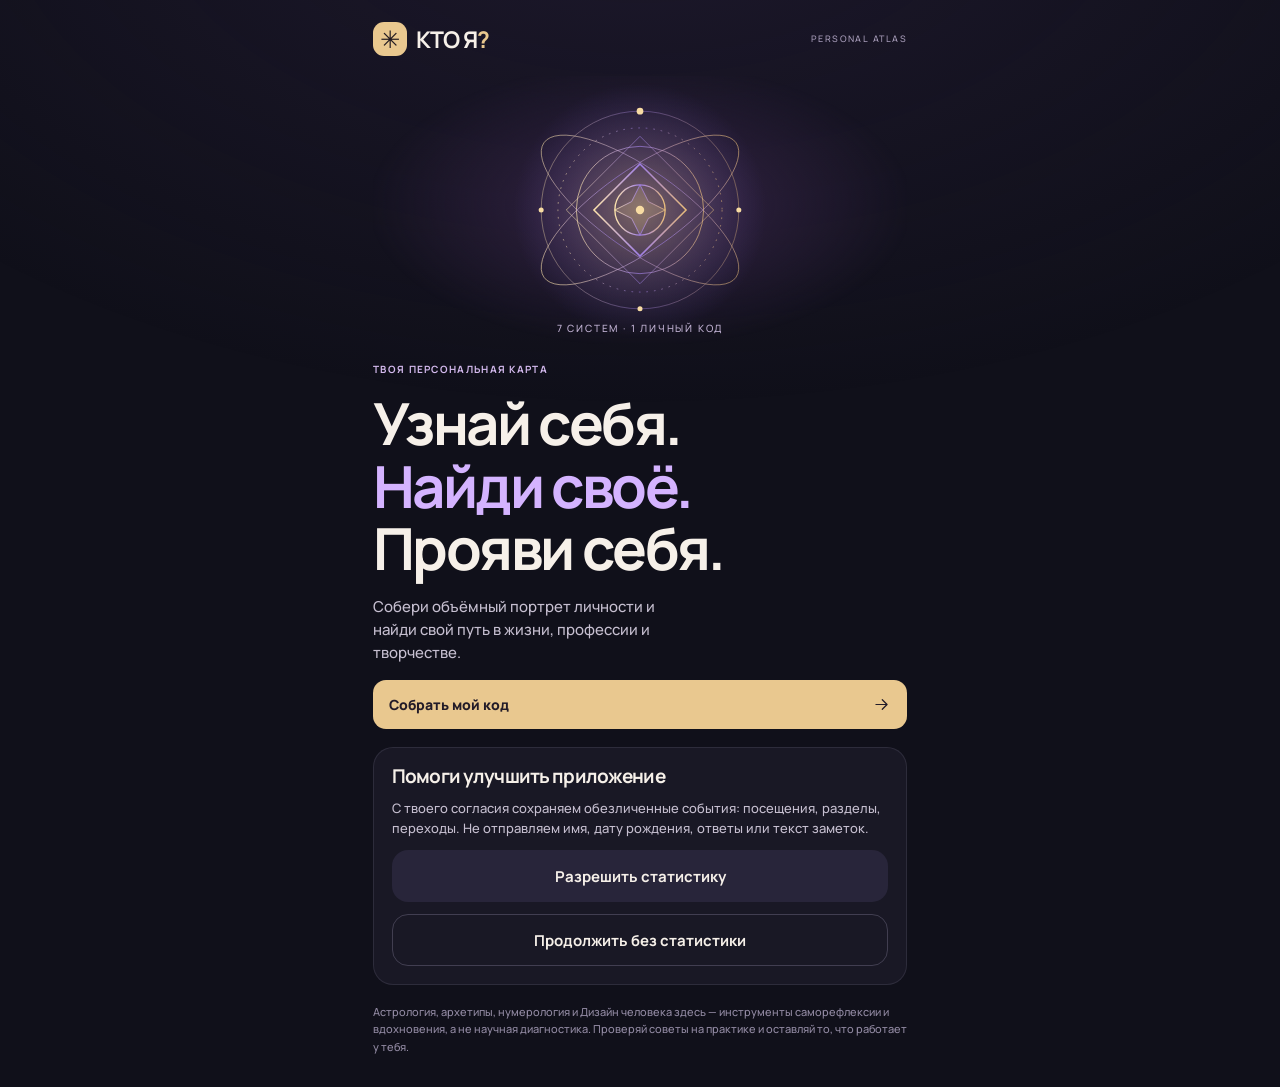
==== commit 57ac52b7: "Load expanded 10k+ Russian towns and 2027 forecast engine" ====
--- a/index.html
+++ b/index.html
@@ -23,8 +23,10 @@
   <script src="js/config.js"></script>
   <script src="js/analytics.js"></script>
   <script src="js/data.js"></script>
+  <script src="js/cities-extra.js"></script>
   <script src="js/natal-data.js"></script>
   <script src="js/astro.js"></script>
+  <script src="js/forecast-2027.js"></script>
   <script src="js/hd.js"></script>
   <script src="js/archetypes.js"></script>
   <script src="js/passports.js"></script>
--- a/css/orbit.css
+++ b/css/orbit.css
@@ -1,3 +1,93 @@
 /* ORBIT / KTO YA — editorial, mobile-first visual system */
 :root{--bg:#10101a;--bg2:#191826;--card:#201f2e;--card2:#28253a;--text:#f6f0e9;--muted:#b9b2c6;--dim:#938ba5;--accent:#e9c88f;--accent-ink:#211a20;--line:rgba(225,214,255,.10);--line2:rgba(225,214,255,.20);--r:20px;--display:'Manrope',system-ui,sans-serif}
-body{background:#10101a}.glow{background:radial-gradient(ellipse at 50% 10%,#30244666,transparent 65%)}.app{max-width:570px;padding:20px 18px calc(104px + var(--safe-b))}.ko-page{display:flex;flex-direction:column;gap:18px}.ko-page h1,.ko-page h2,.ko-page h3{font-family:var(--display);letter-spacing:-.045em;line-height:1.08}.ko-page h1{font-size:clamp(35px,8vw,49px);font-weight:700}.ko-page h2{font-size:25px}.ko-page h3{font-size:19px;font-weight:700}.ko-page p{line-height:1.55;color:#c6bfd0}.ko-page em{font-style:normal;color:#d4b3ff}.ko-page button{font-family:var(--body);cursor:pointer}.ko-page button:focus-visible,.tabbar button:focus-visible{outline:2px solid #e9c88f;outline-offset:3px}.ko-page button:active{transform:scale(.985)}.ko-page svg{width:24px;height:24px;flex:none}.ko-brand{display:flex;align-items:center;gap:9px;min-height:38px}.ko-brandmark{display:grid;place-items:center;width:34px;height:34px;border-radius:11px;background:#e9c88f;color:#211a20;font-size:24px;line-height:1}.ko-brand b{font-size:23px;letter-spacing:-1px}.ko-brand b span{color:#e9c88f}.ko-brand small{margin-left:auto;font-size:9px;letter-spacing:.16em;color:#a69bb8}.ko-kicker{display:inline-flex;align-items:center;gap:6px;font-size:10px;font-weight:700;letter-spacing:.13em;color:#d3b9ed;text-transform:uppercase}.ko-kicker svg{width:13px;height:13px}.ko-head{padding:14px 0 6px;display:grid;gap:12px}.ko-head p{max-width:37ch;font-size:14px}.ko-greeting{display:grid;gap:9px;padding:10px 0 0}.ko-greeting h1{font-size:39px}.ko-welcome-art{height:268px;position:relative;display:grid;place-items:center;background:radial-gradient(ellipse at 50% 48%,#352446,transparent 72%);overflow:hidden}.ko-page .ko-orbit{width:100%;height:100%;max-width:320px;display:block}.ko-orbit-caption{position:absolute;bottom:8px;font-size:10px;letter-spacing:.18em;color:#c0b1d2}.ko-welcome-copy{display:grid;gap:15px}.ko-welcome-copy h1{font-size:clamp(39px,10vw,58px)}.ko-welcome-copy p{max-width:35ch}.ko-button{display:flex;align-items:center;justify-content:space-between;gap:12px;width:100%;min-height:49px;border:0;border-radius:13px;padding:12px 16px;color:#221b28;background:#e9c88f;font-size:14px;font-weight:800;text-align:left;transition:transform .15s}.ko-button svg{width:19px;height:19px}.ko-button.secondary{background:#2b263a;color:#f3eafc;border:1px solid #4b3e60}.ko-button.gold{background:#f0d3a0;color:#2b2220}.ko-consent .card{background:#191825}.ko-note .disclaimer{font-size:11px;color:#928aa3;margin:0;padding:0}.ko-section{display:flex;align-items:center;gap:12px;margin-top:9px}.ko-section h2{font-size:21px}.ko-section p{font-size:12px;margin-top:4px}.ko-index{font-size:11px;color:#c8a9eb;border:1px solid #524465;border-radius:8px;padding:6px 8px;align-self:flex-start}.ko-hero{position:relative;isolation:isolate;overflow:hidden;border-radius:27px;padding:21px;background:linear-gradient(145deg,#3d2b58,#211c32 56%,#1b1b2b);border:1px solid #6f578c;min-height:285px;display:grid;gap:20px}.ko-hero .ko-orbit{position:absolute;right:-77px;top:-37px;width:285px;height:285px;opacity:.65;z-index:-1}.ko-hero-top,.ko-hero-bottom{display:flex;align-items:center;justify-content:space-between;gap:10px}.ko-pill{border:1px solid #856b9b;border-radius:99px;padding:6px 11px;color:#f4e2bd;font-size:12px}.ko-hero-text{max-width:72%;min-height:95px;display:grid;gap:7px;align-content:center}.ko-hero-text small{font-size:12px;color:#c4b0d9}.ko-hero-text h2{font-size:clamp(28px,7vw,39px);color:#f8e6c3;overflow-wrap:anywhere}.ko-hero-text p{font-size:13px}.ko-segments{display:grid;grid-template-columns:repeat(7,1fr);gap:5px}.ko-segments i{height:5px;border-radius:10px;background:#574865}.ko-segments .filled{background:#e9c88f}.ko-hero-bottom{flex-wrap:wrap}.ko-hero-bottom small{font-size:11px;color:#d7c6e6}.ko-hero-bottom .ko-button{width:auto;flex:1;min-width:145px}.ko-next{display:grid;grid-template-columns:44px 1fr;gap:12px;background:#232133;border:1px solid #3d354c;border-radius:19px;padding:16px}.ko-next-num{display:grid;place-items:center;background:#3d3152;border-radius:13px;width:44px;height:44px;color:#dfc1ff;font-weight:800;font-size:21px}.ko-next h3{margin:5px 0}.ko-next p{font-size:13px}.ko-next .ko-button{grid-column:1/-1}.ko-bento{display:grid;grid-template-columns:repeat(2,minmax(0,1fr));gap:10px}.ko-goal{position:relative;isolation:isolate;overflow:hidden;min-height:157px;display:flex;flex-direction:column;gap:7px;align-items:flex-start;text-align:left;padding:15px;border:1px solid var(--ko-line,#504363);border-radius:20px;background:linear-gradient(145deg,var(--ko-bg,#342648),#1c1c2b);color:#f8f2fc}.ko-goal:after{content:'';position:absolute;right:-25px;bottom:-38px;width:115px;height:115px;border:1px solid var(--ko-line);border-radius:50%;box-shadow:0 0 0 13px #ffffff05,0 0 0 26px #ffffff03;z-index:-1}.ko-goal b{font-size:16px;line-height:1.2;max-width:95%}.ko-goal small{font-size:12px;color:#d2cadb;line-height:1.3;max-width:95%}.ko-goal-icon{color:var(--ko-accent,#d3b9ff);margin:5px 0 3px}.ko-goal-icon svg{width:29px;height:29px}.ko-mini{font-size:10px;letter-spacing:.12em;color:var(--ko-accent,#c8a9eb);font-weight:700}.ko-goal-arrow{position:absolute;right:12px;top:12px;color:var(--ko-accent)}.ko-goal-arrow svg{width:17px;height:17px}.ko-bento .ko-goal:last-child:nth-child(odd){grid-column:1/-1;min-height:112px}.ko-bento.compact .ko-goal{min-height:130px}.violet{--ko-bg:#35274c;--ko-line:#654b83;--ko-accent:#d7b7ff}.blue{--ko-bg:#253953;--ko-line:#42638b;--ko-accent:#9bc6ff}.gold{--ko-bg:#413126;--ko-line:#70513b;--ko-accent:#f2ca8c}.rose{--ko-bg:#402b40;--ko-line:#754b73;--ko-accent:#f2b6d8}.lime{--ko-bg:#303d2c;--ko-line:#50684a;--ko-accent:#c3e69c}.mint{--ko-bg:#203f3e;--ko-line:#3a6663;--ko-accent:#9de2d1}.orange{--ko-bg:#49322d;--ko-line:#775549;--ko-accent:#ffbf9e}.ko-premium{display:grid;gap:12px;border:1px solid #92714e;border-radius:22px;padding:20px;background:linear-gradient(140deg,#453327,#241e2b 60%)}.ko-premium .ko-kicker{color:#f0cd95}.ko-premium small{font-size:11px;color:#c9bba8}.ko-summary{display:flex;align-items:center;gap:12px;border-radius:18px;background:#272138;border:1px solid #4c3d64;padding:13px}.ko-summary>span{display:grid;place-items:center;color:#d4b3ff}.ko-summary>div{flex:1;min-width:0}.ko-summary b,.ko-summary small{display:block}.ko-summary small{font-size:11px;color:#b9b0c9}.ko-summary .ko-button{width:auto;min-height:39px;padding:8px 10px;font-size:12px}.ko-systems{display:grid;grid-template-columns:repeat(2,minmax(0,1fr));gap:10px}.ko-system{display:flex;flex-direction:column;align-items:flex-start;position:relative;min-height:156px;gap:10px;text-align:left;border:1px solid var(--ko-line);border-radius:19px;background:linear-gradient(150deg,var(--ko-bg),#1c1c2b 85%);padding:15px;color:#f8f2fc}.ko-system:nth-child(1),.ko-system:nth-child(7){grid-column:1/-1;min-height:102px;flex-direction:row;align-items:center}.ko-system-art{display:grid;place-items:center;width:48px;height:48px;border-radius:15px;background:#ffffff0a;border:1px solid var(--ko-line);color:var(--ko-accent)}.ko-system-art svg{width:31px;height:31px}.ko-system-info{display:grid;gap:5px;max-width:95%;padding-right:10px}.ko-system-info b{font-size:15px;line-height:1.15}.ko-system-info small{font-size:11px;color:#c7bfd3}.ko-status{display:grid;place-items:center;width:24px;height:24px;position:absolute;top:11px;right:11px;border:1px solid var(--ko-line);border-radius:50%;color:var(--ko-accent);font-size:16px}.ko-status svg{width:15px;height:15px}.ko-status.ready{background:#a5d9b3;color:#173324;border-color:transparent}.ko-portrait-hero{position:relative;isolation:isolate;overflow:hidden;display:grid;gap:13px;background:linear-gradient(135deg,#392b50,#211d30);border:1px solid #664d83;border-radius:25px;padding:23px}.ko-portrait-hero .ko-orbit{position:absolute;right:-110px;top:-70px;width:300px;height:300px;opacity:.4;z-index:-1}.ko-portrait-hero h2{font-size:35px;color:#f2d6a6}.ko-tags{display:flex;flex-wrap:wrap;gap:6px}.ko-tags span{border:1px solid #68577b;border-radius:99px;padding:5px 9px;font-size:11px;color:#ddd0ec}.ko-layers{display:grid;gap:10px}.ko-layer{display:grid;grid-template-columns:32px 1fr;gap:12px;background:#201e2d;border:1px solid #343044;border-radius:17px;padding:15px}.ko-layer-num{color:#cfafef;font-size:13px;font-weight:700}.ko-layer h3{margin:5px 0 7px}.ko-layer p{font-size:13px}.ko-journal{display:grid;gap:11px;background:#1f252f;border:1px solid #394754;border-radius:20px;padding:18px}.ko-journal h2{font-size:21px}.ko-journal p{font-size:13px}.ko-journal textarea{min-height:94px;resize:vertical;background:#151b25}.ko-route-hero{display:grid;gap:13px;background:linear-gradient(135deg,#203e46,#1f2436 70%);border:1px solid #416a73;border-radius:25px;padding:23px}.ko-route-hero .ko-kicker{color:#a5dfd9}.ko-route-number{font-size:92px;font-weight:700;letter-spacing:-.1em;line-height:.9;color:#d5f5e9}.ko-route-number span{font-size:24px;letter-spacing:-.03em;margin-left:12px;color:#9ed5d0}.ko-route-track{display:grid;grid-template-columns:repeat(13,1fr);gap:4px}.ko-route-track i{height:9px;border-radius:4px;background:#52676d}.ko-route-track .done{background:#b9ebcb}.ko-route-hero p{font-size:12px}.ko-timeline{display:grid;gap:14px}.ko-week{display:grid;grid-template-columns:40px 1fr;gap:13px;position:relative;padding:16px 13px;background:#242132;border:1px solid #3a3449;border-radius:17px}.ko-week-node{width:37px;height:37px;display:grid;place-items:center;border-radius:50%;border:1px solid #6b5889;color:#d5b9ff;font-weight:700;font-size:12px}.ko-week-node.done{background:#b9ebcb;color:#1b3e32;border:0}.ko-week>div{display:grid;gap:9px}.ko-week p{font-size:13px}.ko-week .ko-button{min-height:40px;font-size:12px}.ko-studio em{color:#d9ed9f}.ko-studio-hero{position:relative;overflow:hidden;isolation:isolate;display:grid;gap:12px;padding:22px;border-radius:25px;background:linear-gradient(135deg,#414b2a,#242c2b 72%);border:1px solid #687c45}.ko-studio-hero h2{font-size:45px;color:#e6f2b4}.ko-studio-hero p{max-width:65%;font-size:13px}.ko-studio-hero .ko-button{max-width:220px;background:#d9ed9f}.ko-studio-art{position:absolute;right:-17px;top:33px;transform:rotate(-18deg);z-index:-1;color:#c7e185;opacity:.22}.ko-studio-art svg{width:155px;height:155px}.ko-uniq{position:relative;isolation:isolate;overflow:hidden;padding:20px;border-radius:23px;background:linear-gradient(135deg,#462d69,#2a1945);border:1px solid #8061aa}.ko-uniq>div:first-child{display:grid;gap:10px;max-width:75%}.ko-uniq h2{font-size:47px;color:#fce36d;letter-spacing:-.07em}.ko-uniq h2 span{font-size:20px;vertical-align:top}.ko-uniq p{font-size:15px;font-weight:700;color:#fff}.ko-uniq small{font-size:11px;color:#d4c4e6}.ko-uniq .ko-button{background:#fce36d}.ko-uniq-art{position:absolute;right:0;top:50px;z-index:-1;transform:rotate(16deg)}.ko-uniq-art i{display:block;width:68px;height:108px;border:2px solid #fce36d;border-radius:14px;background:#8d61d645;position:absolute;right:15px;top:0;box-shadow:0 10px 20px #0004}.ko-uniq-art i:nth-child(2){right:36px;top:16px;opacity:.7}.ko-uniq-art i:nth-child(3){right:57px;top:32px;opacity:.4}.ko-legacy>.head{display:none}.ko-legacy .tiles{margin-bottom:15px}.ko-legacy .tile{background:#232735;border-color:#3b4454}.ko-page .lock{border-radius:20px}.ko-page .lock-cta{background:#241f31ef;border-radius:18px}.tabbar{background:#171623f5!important;border-top:1px solid #373044!important;backdrop-filter:blur(20px)}.tabbar button{color:#a49bb8!important}.tabbar button.on{color:#f1d4a0!important}.tabbar .i svg{width:23px;height:23px;display:block;margin:auto}.tabbar .i{font-size:0}.tabbar button.on .i{filter:drop-shadow(0 0 7px #e9c88f55)}.ko-page .card.tariff{background:#242132}.ko-page .card.tariff.accent{background:linear-gradient(135deg,#4b352a,#2a2232);border-color:#94714a}.ko-page .price{color:#f2d4a0}.ko-page .best-tag{background:#e9c88f;color:#241c23}.ko-page .card.tariff ul{color:#d1c8dc}@media(max-width:360px){.app{padding-left:13px;padding-right:13px}.ko-goal,.ko-system{padding:12px}.ko-goal b,.ko-system-info b{font-size:14px}.ko-hero{padding:17px}.ko-hero-text{max-width:83%}.ko-hero .ko-orbit{right:-120px}.ko-uniq>div:first-child{max-width:85%}}@media(prefers-reduced-motion:reduce){.screen,.ko-button{animation:none!important;transition:none!important}}+body{background:#10101a}.glow{background:radial-gradient(ellipse at 50% 10%,#30244666,transparent 65%)}.app{max-width:570px;padding:20px 18px calc(104px + var(--safe-b))}.ko-page{display:flex;flex-direction:column;gap:18px}.ko-page h1,.ko-page h2,.ko-page h3{font-family:var(--display);letter-spacing:-.045em;line-height:1.08}.ko-page h1{font-size:clamp(35px,8vw,49px);font-weight:700}.ko-page h2{font-size:25px}.ko-page h3{font-size:19px;font-weight:700}.ko-page p{line-height:1.55;color:#c6bfd0}.ko-page em{font-style:normal;color:#d4b3ff}.ko-page button{font-family:var(--body);cursor:pointer}.ko-page button:focus-visible,.tabbar button:focus-visible{outline:2px solid #e9c88f;outline-offset:3px}.ko-page button:active{transform:scale(.985)}.ko-page svg{width:24px;height:24px;flex:none}.ko-brand{display:flex;align-items:center;gap:9px;min-height:38px}.ko-brandmark{display:grid;place-items:center;width:34px;height:34px;border-radius:11px;background:#e9c88f;color:#211a20;font-size:24px;line-height:1}.ko-brand b{font-size:23px;letter-spacing:-1px}.ko-brand b span{color:#e9c88f}.ko-brand small{margin-left:auto;font-size:9px;letter-spacing:.16em;color:#a69bb8}.ko-kicker{display:inline-flex;align-items:center;gap:6px;font-size:10px;font-weight:700;letter-spacing:.13em;color:#d3b9ed;text-transform:uppercase}.ko-kicker svg{width:13px;height:13px}.ko-head{padding:14px 0 6px;display:grid;gap:12px}.ko-head p{max-width:37ch;font-size:14px}.ko-greeting{display:grid;gap:9px;padding:10px 0 0}.ko-greeting h1{font-size:39px}.ko-welcome-art{height:268px;position:relative;display:grid;place-items:center;background:radial-gradient(ellipse at 50% 48%,#352446,transparent 72%);overflow:hidden}.ko-page .ko-orbit{width:100%;height:100%;max-width:320px;display:block}.ko-orbit-caption{position:absolute;bottom:8px;font-size:10px;letter-spacing:.18em;color:#c0b1d2}.ko-welcome-copy{display:grid;gap:15px}.ko-welcome-copy h1{font-size:clamp(39px,10vw,58px)}.ko-welcome-copy p{max-width:35ch}.ko-button{display:flex;align-items:center;justify-content:space-between;gap:12px;width:100%;min-height:49px;border:0;border-radius:13px;padding:12px 16px;color:#221b28;background:#e9c88f;font-size:14px;font-weight:800;text-align:left;transition:transform .15s}.ko-button svg{width:19px;height:19px}.ko-button.secondary{background:#2b263a;color:#f3eafc;border:1px solid #4b3e60}.ko-button.gold{background:#f0d3a0;color:#2b2220}.ko-consent .card{background:#191825}.ko-note .disclaimer{font-size:11px;color:#928aa3;margin:0;padding:0}.ko-section{display:flex;align-items:center;gap:12px;margin-top:9px}.ko-section h2{font-size:21px}.ko-section p{font-size:12px;margin-top:4px}.ko-index{font-size:11px;color:#c8a9eb;border:1px solid #524465;border-radius:8px;padding:6px 8px;align-self:flex-start}.ko-hero{position:relative;isolation:isolate;overflow:hidden;border-radius:27px;padding:21px;background:linear-gradient(145deg,#3d2b58,#211c32 56%,#1b1b2b);border:1px solid #6f578c;min-height:285px;display:grid;gap:20px}.ko-hero .ko-orbit{position:absolute;right:-77px;top:-37px;width:285px;height:285px;opacity:.65;z-index:-1}.ko-hero-top,.ko-hero-bottom{display:flex;align-items:center;justify-content:space-between;gap:10px}.ko-pill{border:1px solid #856b9b;border-radius:99px;padding:6px 11px;color:#f4e2bd;font-size:12px}.ko-hero-text{max-width:72%;min-height:95px;display:grid;gap:7px;align-content:center}.ko-hero-text small{font-size:12px;color:#c4b0d9}.ko-hero-text h2{font-size:clamp(28px,7vw,39px);color:#f8e6c3;overflow-wrap:anywhere}.ko-hero-text p{font-size:13px}.ko-segments{display:grid;grid-template-columns:repeat(7,1fr);gap:5px}.ko-segments i{height:5px;border-radius:10px;background:#574865}.ko-segments .filled{background:#e9c88f}.ko-hero-bottom{flex-wrap:wrap}.ko-hero-bottom small{font-size:11px;color:#d7c6e6}.ko-hero-bottom .ko-button{width:auto;flex:1;min-width:145px}.ko-next{display:grid;grid-template-columns:44px 1fr;gap:12px;background:#232133;border:1px solid #3d354c;border-radius:19px;padding:16px}.ko-next-num{display:grid;place-items:center;background:#3d3152;border-radius:13px;width:44px;height:44px;color:#dfc1ff;font-weight:800;font-size:21px}.ko-next h3{margin:5px 0}.ko-next p{font-size:13px}.ko-next .ko-button{grid-column:1/-1}.ko-bento{display:grid;grid-template-columns:repeat(2,minmax(0,1fr));gap:10px}.ko-goal{position:relative;isolation:isolate;overflow:hidden;min-height:157px;display:flex;flex-direction:column;gap:7px;align-items:flex-start;text-align:left;padding:15px;border:1px solid var(--ko-line,#504363);border-radius:20px;background:linear-gradient(145deg,var(--ko-bg,#342648),#1c1c2b);color:#f8f2fc}.ko-goal:after{content:'';position:absolute;right:-25px;bottom:-38px;width:115px;height:115px;border:1px solid var(--ko-line);border-radius:50%;box-shadow:0 0 0 13px #ffffff05,0 0 0 26px #ffffff03;z-index:-1}.ko-goal b{font-size:16px;line-height:1.2;max-width:95%}.ko-goal small{font-size:12px;color:#d2cadb;line-height:1.3;max-width:95%}.ko-goal-icon{color:var(--ko-accent,#d3b9ff);margin:5px 0 3px}.ko-goal-icon svg{width:29px;height:29px}.ko-mini{font-size:10px;letter-spacing:.12em;color:var(--ko-accent,#c8a9eb);font-weight:700}.ko-goal-arrow{position:absolute;right:12px;top:12px;color:var(--ko-accent)}.ko-goal-arrow svg{width:17px;height:17px}.ko-bento .ko-goal:last-child:nth-child(odd){grid-column:1/-1;min-height:112px}.ko-bento.compact .ko-goal{min-height:130px}.violet{--ko-bg:#35274c;--ko-line:#654b83;--ko-accent:#d7b7ff}.blue{--ko-bg:#253953;--ko-line:#42638b;--ko-accent:#9bc6ff}.gold{--ko-bg:#413126;--ko-line:#70513b;--ko-accent:#f2ca8c}.rose{--ko-bg:#402b40;--ko-line:#754b73;--ko-accent:#f2b6d8}.lime{--ko-bg:#303d2c;--ko-line:#50684a;--ko-accent:#c3e69c}.mint{--ko-bg:#203f3e;--ko-line:#3a6663;--ko-accent:#9de2d1}.orange{--ko-bg:#49322d;--ko-line:#775549;--ko-accent:#ffbf9e}.ko-premium{display:grid;gap:12px;border:1px solid #92714e;border-radius:22px;padding:20px;background:linear-gradient(140deg,#453327,#241e2b 60%)}.ko-premium .ko-kicker{color:#f0cd95}.ko-premium small{font-size:11px;color:#c9bba8}.ko-summary{display:flex;align-items:center;gap:12px;border-radius:18px;background:#272138;border:1px solid #4c3d64;padding:13px}.ko-summary>span{display:grid;place-items:center;color:#d4b3ff}.ko-summary>div{flex:1;min-width:0}.ko-summary b,.ko-summary small{display:block}.ko-summary small{font-size:11px;color:#b9b0c9}.ko-summary .ko-button{width:auto;min-height:39px;padding:8px 10px;font-size:12px}.ko-systems{display:grid;grid-template-columns:repeat(2,minmax(0,1fr));gap:10px}.ko-system{display:flex;flex-direction:column;align-items:flex-start;position:relative;min-height:156px;gap:10px;text-align:left;border:1px solid var(--ko-line);border-radius:19px;background:linear-gradient(150deg,var(--ko-bg),#1c1c2b 85%);padding:15px;color:#f8f2fc}.ko-system:nth-child(1),.ko-system:nth-child(7){grid-column:1/-1;min-height:102px;flex-direction:row;align-items:center}.ko-system-art{display:grid;place-items:center;width:48px;height:48px;border-radius:15px;background:#ffffff0a;border:1px solid var(--ko-line);color:var(--ko-accent)}.ko-system-art svg{width:31px;height:31px}.ko-system-info{display:grid;gap:5px;max-width:95%;padding-right:10px}.ko-system-info b{font-size:15px;line-height:1.15}.ko-system-info small{font-size:11px;color:#c7bfd3}.ko-status{display:grid;place-items:center;width:24px;height:24px;position:absolute;top:11px;right:11px;border:1px solid var(--ko-line);border-radius:50%;color:var(--ko-accent);font-size:16px}.ko-status svg{width:15px;height:15px}.ko-status.ready{background:#a5d9b3;color:#173324;border-color:transparent}.ko-portrait-hero{position:relative;isolation:isolate;overflow:hidden;display:grid;gap:13px;background:linear-gradient(135deg,#392b50,#211d30);border:1px solid #664d83;border-radius:25px;padding:23px}.ko-portrait-hero .ko-orbit{position:absolute;right:-110px;top:-70px;width:300px;height:300px;opacity:.4;z-index:-1}.ko-portrait-hero h2{font-size:35px;color:#f2d6a6}.ko-tags{display:flex;flex-wrap:wrap;gap:6px}.ko-tags span{border:1px solid #68577b;border-radius:99px;padding:5px 9px;font-size:11px;color:#ddd0ec}.ko-layers{display:grid;gap:10px}.ko-layer{display:grid;grid-template-columns:32px 1fr;gap:12px;background:#201e2d;border:1px solid #343044;border-radius:17px;padding:15px}.ko-layer-num{color:#cfafef;font-size:13px;font-weight:700}.ko-layer h3{margin:5px 0 7px}.ko-layer p{font-size:13px}.ko-journal{display:grid;gap:11px;background:#1f252f;border:1px solid #394754;border-radius:20px;padding:18px}.ko-journal h2{font-size:21px}.ko-journal p{font-size:13px}.ko-journal textarea{min-height:94px;resize:vertical;background:#151b25}.ko-route-hero{display:grid;gap:13px;background:linear-gradient(135deg,#203e46,#1f2436 70%);border:1px solid #416a73;border-radius:25px;padding:23px}.ko-route-hero .ko-kicker{color:#a5dfd9}.ko-route-number{font-size:92px;font-weight:700;letter-spacing:-.1em;line-height:.9;color:#d5f5e9}.ko-route-number span{font-size:24px;letter-spacing:-.03em;margin-left:12px;color:#9ed5d0}.ko-route-track{display:grid;grid-template-columns:repeat(13,1fr);gap:4px}.ko-route-track i{height:9px;border-radius:4px;background:#52676d}.ko-route-track .done{background:#b9ebcb}.ko-route-hero p{font-size:12px}.ko-timeline{display:grid;gap:14px}.ko-week{display:grid;grid-template-columns:40px 1fr;gap:13px;position:relative;padding:16px 13px;background:#242132;border:1px solid #3a3449;border-radius:17px}.ko-week-node{width:37px;height:37px;display:grid;place-items:center;border-radius:50%;border:1px solid #6b5889;color:#d5b9ff;font-weight:700;font-size:12px}.ko-week-node.done{background:#b9ebcb;color:#1b3e32;border:0}.ko-week>div{display:grid;gap:9px}.ko-week p{font-size:13px}.ko-week .ko-button{min-height:40px;font-size:12px}.ko-studio em{color:#d9ed9f}.ko-studio-hero{position:relative;overflow:hidden;isolation:isolate;display:grid;gap:12px;padding:22px;border-radius:25px;background:linear-gradient(135deg,#414b2a,#242c2b 72%);border:1px solid #687c45}.ko-studio-hero h2{font-size:45px;color:#e6f2b4}.ko-studio-hero p{max-width:65%;font-size:13px}.ko-studio-hero .ko-button{max-width:220px;background:#d9ed9f}.ko-studio-art{position:absolute;right:-17px;top:33px;transform:rotate(-18deg);z-index:-1;color:#c7e185;opacity:.22}.ko-studio-art svg{width:155px;height:155px}.ko-uniq{position:relative;isolation:isolate;overflow:hidden;padding:20px;border-radius:23px;background:linear-gradient(135deg,#462d69,#2a1945);border:1px solid #8061aa}.ko-uniq>div:first-child{display:grid;gap:10px;max-width:75%}.ko-uniq h2{font-size:47px;color:#fce36d;letter-spacing:-.07em}.ko-uniq h2 span{font-size:20px;vertical-align:top}.ko-uniq p{font-size:15px;font-weight:700;color:#fff}.ko-uniq small{font-size:11px;color:#d4c4e6}.ko-uniq .ko-button{background:#fce36d}.ko-uniq-art{position:absolute;right:0;top:50px;z-index:-1;transform:rotate(16deg)}.ko-uniq-art i{display:block;width:68px;height:108px;border:2px solid #fce36d;border-radius:14px;background:#8d61d645;position:absolute;right:15px;top:0;box-shadow:0 10px 20px #0004}.ko-uniq-art i:nth-child(2){right:36px;top:16px;opacity:.7}.ko-uniq-art i:nth-child(3){right:57px;top:32px;opacity:.4}.ko-legacy>.head{display:none}.ko-legacy .tiles{margin-bottom:15px}.ko-legacy .tile{background:#232735;border-color:#3b4454}.ko-page .lock{border-radius:20px}.ko-page .lock-cta{background:#241f31ef;border-radius:18px}.tabbar{background:#171623f5!important;border-top:1px solid #373044!important;backdrop-filter:blur(20px)}.tabbar button{color:#a49bb8!important}.tabbar button.on{color:#f1d4a0!important}.tabbar .i svg{width:23px;height:23px;display:block;margin:auto}.tabbar .i{font-size:0}.tabbar button.on .i{filter:drop-shadow(0 0 7px #e9c88f55)}.ko-page .card.tariff{background:#242132}.ko-page .card.tariff.accent{background:linear-gradient(135deg,#4b352a,#2a2232);border-color:#94714a}.ko-page .price{color:#f2d4a0}.ko-page .best-tag{background:#e9c88f;color:#241c23}.ko-page .card.tariff ul{color:#d1c8dc}@media(max-width:360px){.app{padding-left:13px;padding-right:13px}.ko-goal,.ko-system{padding:12px}.ko-goal b,.ko-system-info b{font-size:14px}.ko-hero{padding:17px}.ko-hero-text{max-width:83%}.ko-hero .ko-orbit{right:-120px}.ko-uniq>div:first-child{max-width:85%}}@media(prefers-reduced-motion:reduce){.screen,.ko-button{animation:none!important;transition:none!important}}
+
+/* Identity medallion v3 — profile cover only */
+.identity-v3{position:relative;isolation:isolate;overflow:hidden;border:1px solid #655078;border-radius:28px;padding:19px;background:radial-gradient(ellipse at 50% 26%,#49335e 0%,#262039 42%,#191824 76%);box-shadow:0 14px 40px #0003;color:#f6f0e9}
+.id3-top{display:flex;justify-content:space-between;gap:8px;align-items:center;font-size:10px;font-weight:700;letter-spacing:.13em;color:#c4b0d7}
+.id3-top i{display:inline-block;width:6px;height:6px;border-radius:50%;background:#e9c88f;box-shadow:0 0 10px #e9c88f;margin-right:4px}
+.id3-stage{position:relative;width:100%;max-width:340px;aspect-ratio:1;margin:3px auto 0}
+.id3-nebula{position:absolute;inset:15%;border-radius:50%;background:radial-gradient(circle,#b889e52d,#8f6dcc22 40%,transparent 70%);filter:blur(13px);animation:id3-breathe 5s ease-in-out infinite}
+.id3-geometry{position:absolute;inset:0;width:100%;height:100%;overflow:visible;pointer-events:none}
+.id3-spin-a,.id3-spin-b{transform-origin:160px 160px;animation:id3-rotate 34s linear infinite}
+.id3-spin-b{animation-direction:reverse;animation-duration:47s}
+.id3-stars{position:absolute;inset:0;pointer-events:none}
+.id3-stars i{position:absolute;left:var(--x);top:var(--y);width:3px;height:3px;border-radius:50%;background:#efce9b;box-shadow:0 0 7px #e9c88f;animation:id3-twinkle 3s ease-in-out infinite;animation-delay:var(--delay)}
+.id3-core{position:absolute;left:50%;top:50%;width:36%;aspect-ratio:1;transform:translate(-50%,-50%);border:1px solid #e9c88f99;border-radius:50%;background:radial-gradient(circle at 32% 22%,#a283b954,#514065 45%,#272136 78%);box-shadow:0 0 24px #b185df40,inset 0 0 18px #e9c88f15;display:flex;flex-direction:column;align-items:center;justify-content:center;gap:4px;color:#f5deb4;cursor:pointer;animation:id3-core 5s ease-in-out infinite;z-index:3;padding:8px}
+.id3-core-ring{position:absolute;inset:5px;border:1px solid #e9c88f33;border-radius:50%;pointer-events:none}
+.id3-core-symbol{font-family:var(--display);font-weight:700;font-size:clamp(30px,8vw,45px);line-height:1;text-shadow:0 0 15px #e9c88f66}
+.id3-core small{font-size:9px;letter-spacing:.07em;color:#e0cdeb;text-align:center;max-width:100%;overflow-wrap:anywhere;line-height:1.2}
+.id3-satellite{position:absolute;z-index:4;display:flex;flex-direction:column;align-items:center;justify-content:center;gap:3px;width:25%;min-height:54px;padding:8px 4px;border:1px solid var(--sat-line);border-radius:15px;color:var(--sat-text);background:linear-gradient(145deg,var(--sat-bg),#211c30);box-shadow:0 8px 16px #0003;cursor:pointer;animation:id3-float 4.8s ease-in-out infinite;transform:translate(-50%,-50%);font:700 16px/1 var(--body)}
+.id3-satellite span{font-size:22px;line-height:1}.id3-satellite small{font-size:7px;letter-spacing:.02em;color:#ded4e7;line-height:1.2;text-align:center}
+.id3-satellite.sky{left:50%;top:12%;--sat-bg:#394260;--sat-line:#7589b2;--sat-text:#b8d6ff}
+.id3-satellite.number{left:17%;top:71%;--sat-bg:#4b392c;--sat-line:#96764c;--sat-text:#f4cf92;animation-delay:-1.6s}
+.id3-satellite.design{left:83%;top:71%;--sat-bg:#3d3056;--sat-line:#856bb1;--sat-text:#d5baff;animation-delay:-3.2s}
+.id3-satellite.pending{opacity:.78;border-style:dashed}
+.id3-core:focus-visible,.id3-satellite:focus-visible,.id3-continue:focus-visible{outline:2px solid #f5dca6;outline-offset:4px}
+.id3-core:active,.id3-satellite:active{filter:brightness(1.3)}
+.id3-meta{text-align:center;display:grid;gap:7px;margin-top:-5px}
+.id3-kicker{font-size:10px;font-weight:700;letter-spacing:.16em;color:#e9c88f}
+.id3-meta h1{font-family:var(--display);font-size:34px;letter-spacing:-.055em;line-height:1.1;overflow-wrap:anywhere}
+.id3-line{font-size:13px;color:#d4c4e4;line-height:1.5}
+.id3-tag{font-size:13px;color:#e9c88f;font-style:italic}
+.id3-facts{display:grid;grid-template-columns:repeat(3,minmax(0,1fr));gap:6px;margin-top:18px}
+.id3-facts>div{min-width:0;background:#ffffff07;border:1px solid #ffffff12;border-radius:11px;padding:9px 7px;text-align:center;display:grid;gap:5px}
+.id3-facts small{font-size:8px;line-height:1.3;color:#a99bbd;letter-spacing:.025em}
+.id3-facts b{font-size:11px;line-height:1.3;color:#f0e5f7;overflow-wrap:anywhere}
+.id3-progress{margin-top:17px;display:grid;gap:10px;padding-top:15px;border-top:1px solid #ffffff14}
+.id3-progress>div:first-child{display:flex;align-items:center;justify-content:space-between;gap:8px;font-size:12px;color:#c8b9d8}
+.id3-progress>div:first-child b{color:#e9c88f;font-size:18px}
+.id3-track{display:grid;grid-template-columns:repeat(8,1fr);gap:4px}.id3-track i{height:5px;background:#51425f;border-radius:4px}.id3-track i.done{background:#e9c88f}
+.id3-continue{display:flex;justify-content:space-between;gap:8px;align-items:center;width:100%;border:1px solid #6b577e;border-radius:12px;padding:11px 12px;background:#30263e;color:#f3e8fb;font:700 12px/1.35 var(--body);text-align:left;cursor:pointer}
+.id3-continue span{color:#e9c88f;font-size:18px}.id3-complete{font-size:12px;color:#b9ebcb}
+@keyframes id3-rotate{to{transform:rotate(360deg)}}
+@keyframes id3-breathe{0%,100%{transform:scale(.93);opacity:.65}50%{transform:scale(1.08);opacity:1}}
+@keyframes id3-twinkle{0%,100%{opacity:.22;transform:scale(.8)}50%{opacity:.95;transform:scale(1.5)}}
+@keyframes id3-core{0%,100%{transform:translate(-50%,-50%) scale(1)}50%{transform:translate(-50%,-50%) scale(1.035)}}
+@keyframes id3-float{0%,100%{transform:translate(-50%,-50%) translateY(0)}50%{transform:translate(-50%,-50%) translateY(-5px)}}
+@media(max-width:360px){.identity-v3{padding:14px}.id3-satellite{min-height:46px}.id3-satellite small{font-size:6.5px}.id3-meta h1{font-size:29px}.id3-facts b{font-size:10px}}
+@media(prefers-reduced-motion:reduce){.id3-nebula,.id3-spin-a,.id3-spin-b,.id3-stars i,.id3-core,.id3-satellite{animation:none!important}}
+
+
+/* Compact orbital planets: large symbols, no rectangular satellite frames. */
+.identity-v3 .id3-satellite{width:29%;min-height:0;padding:0;gap:5px;border:0;border-radius:0;background:none;box-shadow:none;overflow:visible;isolation:isolate}
+.identity-v3 .id3-planet{position:relative;display:grid;place-items:center;width:clamp(43px,14vw,57px);aspect-ratio:1;border-radius:50%;border:1px solid var(--sat-line);background:radial-gradient(circle at 30% 22%,#ffffff24,transparent 48%),radial-gradient(circle at 50% 60%,var(--sat-bg),#201b30 78%);box-shadow:0 0 17px color-mix(in srgb,var(--sat-text) 24%,transparent),inset 0 0 10px #ffffff0b}
+.identity-v3 .id3-planet::before{content:'';position:absolute;inset:-4px;border-radius:50%;border:1px solid var(--sat-line);opacity:.42;pointer-events:none}
+.identity-v3 .id3-planet::after{content:'';position:absolute;inset:-7px;border:1px dashed var(--sat-line);border-radius:50%;opacity:.28;pointer-events:none}
+.identity-v3 .id3-planet .id3-planet-glyph{font-size:clamp(25px,7.5vw,34px);line-height:1;font-weight:700;color:var(--sat-text);text-shadow:0 0 11px color-mix(in srgb,var(--sat-text) 45%,transparent);position:relative;z-index:1}
+.identity-v3 .id3-planet i{position:absolute;top:2px;right:4px;width:4px;height:4px;border-radius:50%;background:var(--sat-text);box-shadow:0 0 7px var(--sat-text);animation:id3-twinkle 3s ease-in-out infinite}
+.identity-v3 .id3-satellite-label{font-size:11px;font-weight:650;letter-spacing:0;text-transform:none;color:#e5dced;line-height:1.2;white-space:normal;max-width:100%;text-shadow:0 2px 5px #171322}
+.identity-v3 .id3-satellite.sky{top:13%;left:50%}
+.identity-v3 .id3-satellite.number{top:72%;left:17%}
+.identity-v3 .id3-satellite.design{top:72%;left:83%}
+.identity-v3 .id3-satellite.design .id3-planet-glyph{font-size:clamp(19px,5.7vw,25px);letter-spacing:-.06em}
+.identity-v3 .id3-satellite.pending{opacity:.75}
+.identity-v3 .id3-satellite.pending .id3-planet{border-style:dashed}
+.identity-v3 .id3-satellite:focus-visible{outline:2px solid #f5dca6;outline-offset:5px;border-radius:15px}
+.identity-v3 .id3-progress{margin-top:20px}
+@media(max-width:360px){.identity-v3 .id3-satellite-label{font-size:10px}.identity-v3 .id3-satellite{width:30%}}
+@media(prefers-reduced-motion:reduce){.identity-v3 .id3-planet i{animation:none}}
+
+
+/* Profile refinement: clean zodiac glyph, single-ring satellites, Russian HD label. */
+.identity-v3 .id3-planet::before,.identity-v3 .id3-planet::after{display:none}
+.identity-v3 .id3-satellite.sky .id3-planet{border:0;background:none;box-shadow:none;overflow:visible}
+.identity-v3 .id3-satellite.sky .id3-planet-glyph{display:grid;place-items:center;width:100%;height:100%;font-family:"Segoe UI Symbol","Noto Sans Symbols 2","DejaVu Sans",sans-serif;font-size:clamp(38px,11vw,48px);font-weight:400;font-variant-emoji:text;line-height:1;color:#b8d6ff;text-shadow:0 0 16px #85baff66;transform:none}
+.identity-v3 .id3-satellite.design .id3-planet-glyph{display:grid;place-items:center;width:100%;height:100%}
+.identity-v3 .id3-satellite.design .id3-planet-glyph svg{width:31px;height:31px;display:block}
+.identity-v3 .id3-satellite.design{width:32%;top:74%}
+.identity-v3 .id3-satellite.design .id3-satellite-label{max-width:105px;overflow-wrap:anywhere;line-height:1.25}
+.identity-v3 .id3-satellite.sky{top:13%}
+@media(max-width:360px){.identity-v3 .id3-satellite.design .id3-satellite-label{font-size:9px;max-width:91px}.identity-v3 .id3-satellite.design .id3-planet-glyph svg{width:27px;height:27px}}
+
+
+/* Open-orbit composition: symbols float freely; only the personal core is enclosed. */
+.identity-v3 .id3-satellite .id3-planet{border:0;background:none;box-shadow:none;overflow:visible;width:clamp(48px,14vw,58px);aspect-ratio:1;display:grid;place-items:center}
+.identity-v3 .id3-satellite .id3-planet::before,.identity-v3 .id3-satellite .id3-planet::after{display:none}
+.identity-v3 .id3-satellite .id3-planet-glyph{display:grid;place-items:center;width:100%;height:100%;line-height:1;transform:none}
+.identity-v3 .id3-satellite.number .id3-planet-glyph{font-family:var(--display);font-size:clamp(36px,10vw,44px);font-weight:650;color:#f4cf92;text-shadow:0 0 18px #f4cf9255}
+.identity-v3 .id3-satellite.design .id3-planet-glyph svg{width:clamp(35px,10vw,44px);height:clamp(35px,10vw,44px);display:block;color:#d5baff;filter:drop-shadow(0 0 7px #b68beaaa)}
+.identity-v3 .id3-satellite .id3-satellite-label{color:#e5dced;font-size:11px;font-weight:600;text-shadow:0 2px 6px #171322}
+.identity-v3 .id3-satellite.pending .id3-planet{border:0}
+.identity-v3 .id3-satellite.design{top:74%;width:33%}
+@media(max-width:360px){.identity-v3 .id3-satellite .id3-satellite-label{font-size:10px}.identity-v3 .id3-satellite.design .id3-satellite-label{font-size:9px}}
